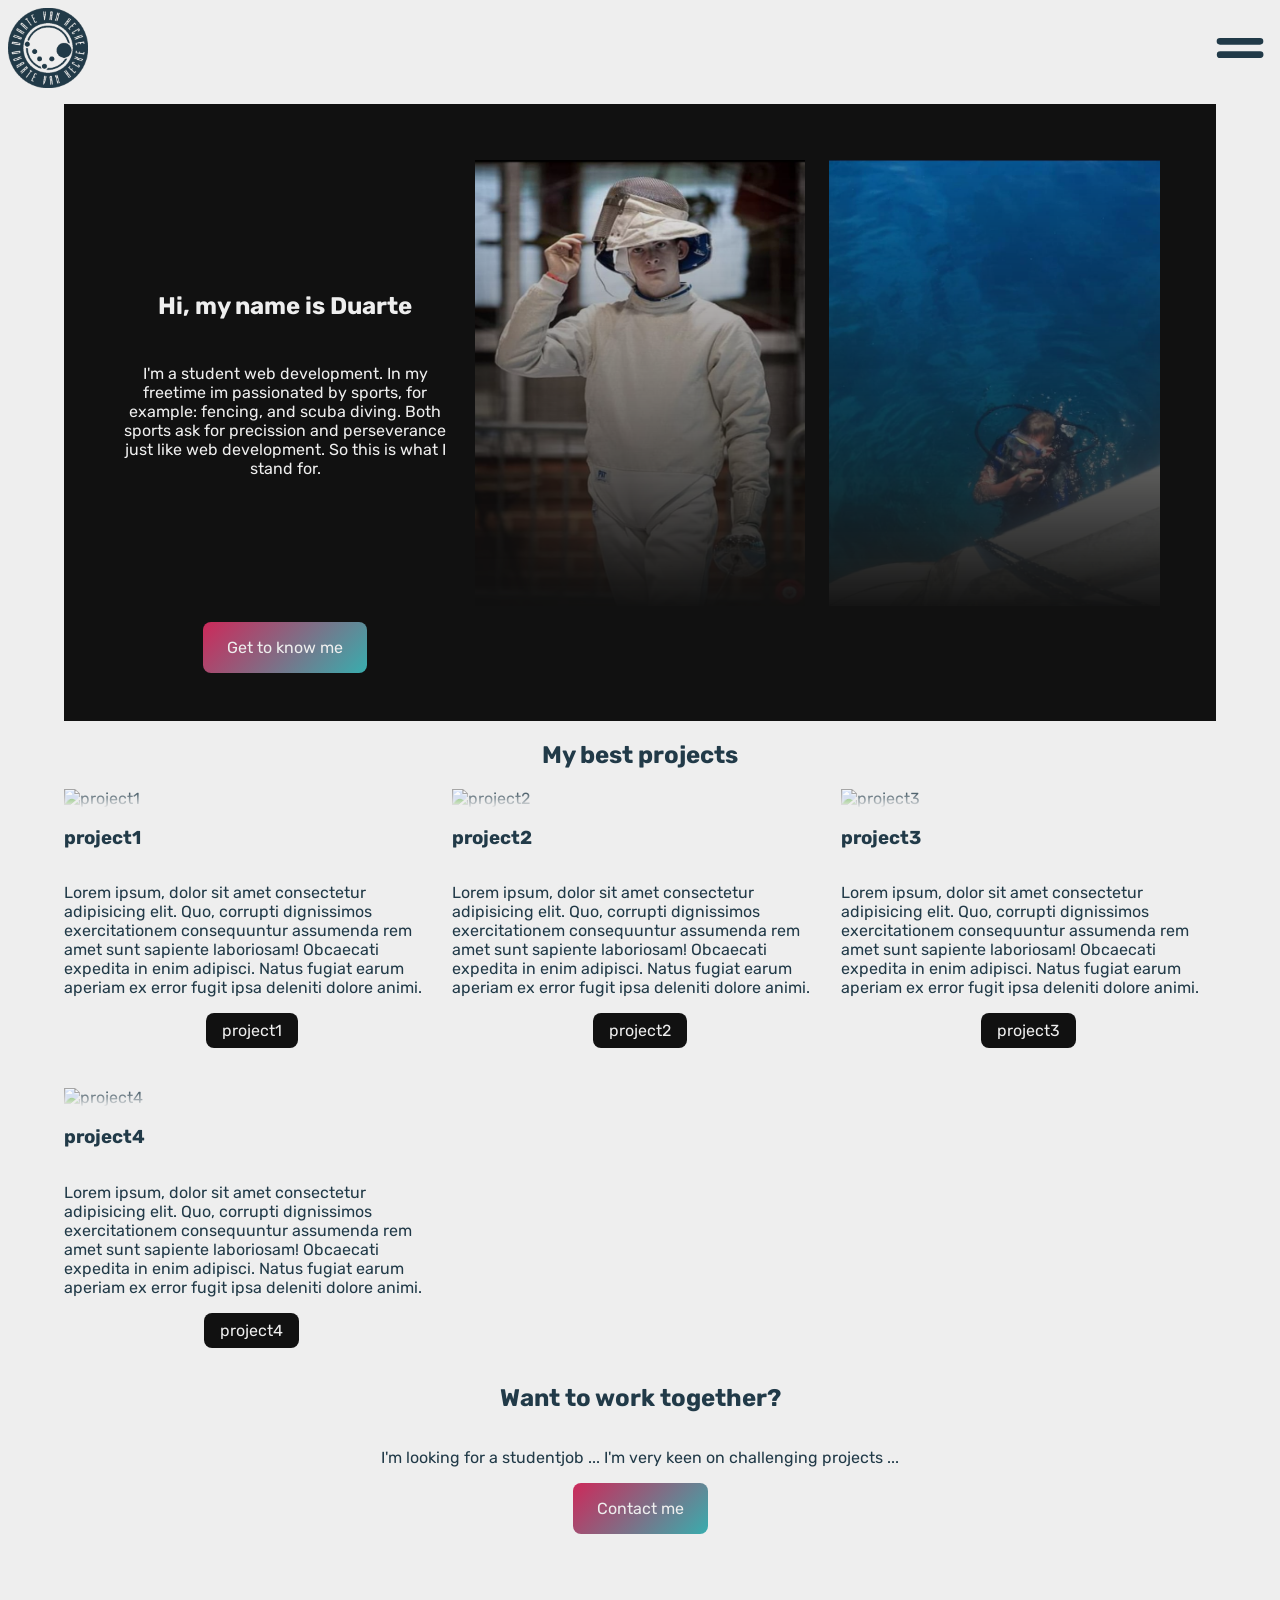
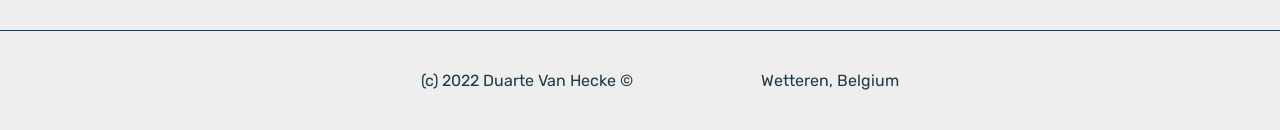
==== index.html @ 90c15158 "added smaller versions of images" ====
<!DOCTYPE html>
<html lang="en">

    <head>
        <meta charset="UTF-8">
        <meta name="viewport" content="width=device-width, initial-scale=1">
        <link rel="icon" type="image/x-icon" href="./assets/img/logo.png">
        <link rel="preconnect" href="https://fonts.googleapis.com">
        <link rel="preconnect" href="https://fonts.gstatic.com" crossorigin>
        <link href="https://fonts.googleapis.com/css2?family=Rubik:wght@300;400;700&display=swap" rel="stylesheet">
        <link rel="stylesheet" href="assets/css/common.css">
        <title>Duarte Van Hecke</title>
    </head>

    <body>
        <header>
            <div class="header-container">
                <a href="./"><img src="./assets/img/logo.png" alt="home" id="logo"></a>
                <svg stroke="var(--primary-color)" fill="none" class="hamburger" viewBox="-10 -10 120 120" width="250">
                    <path class="line" stroke-width="10" stroke-linecap="round" stroke-linejoin="round"
                        d="m 20 40 h 60 a 1 1 0 0 1 0 20 h -60 a 1 1 0 0 1 0 -40 h 30 v 70"></path>
                </svg>
                <nav id="menu">
                    <ul class="nav-links">
                        <li><a href="./" class="active">Home</a></li>
                        <li><a href="./projects">Projects</a></li>
                        <li><a href="./about">About</a></li>
                        <li><a href="./blog">Blog</a></li>
                        <li><a href="./contact" class="accent-button">Contact</a></li>
                    </ul>
                </nav>
            </div>
        </header>
        <main>
            <div class="main-container">
                <section class="about">
                    <h1>Hi, my name is Duarte</h1>
                    <p>I'm a student web development. In my freetime im passionated by sports, for example: fencing, and
                        scuba diving. Both sports ask for precission and perseverance just like web development. So this
                        is what I stand for.</p>
                    <a href="./about" class="accent-button">Get to know me</a>
                    <img src="./assets/img/picture-of-me-fencing.jpeg" alt="Duarte" loading="lazy">
                    <img src="./assets/img/picture-of-me-scuba-diving.jpeg" alt="Duarte" loading="lazy">
                </section>
                <section class="projects">
                    <h2>My best projects</h2>
                    <ul class="projects-list">
                        <li class="project">
                            <h3>project1</h3>
                            <p>
                                Lorem ipsum, dolor sit amet consectetur adipisicing elit. Quo, corrupti dignissimos
                                exercitationem consequuntur assumenda rem amet sunt sapiente laboriosam! Obcaecati
                                expedita in enim adipisci. Natus fugiat earum aperiam ex error fugit ipsa deleniti
                                dolore animi.
                            </p>
                            <img src="https://via.placeholder.com/300x200" alt="project1">
                            <a href="https://wordpress.duartevanhecke.ikdoeict.be">project1</a>
                        </li>
                        <li class="project">
                            <h3>project2</h3>
                            <p>
                                Lorem ipsum, dolor sit amet consectetur adipisicing elit. Quo, corrupti dignissimos
                                exercitationem consequuntur assumenda rem amet sunt sapiente laboriosam! Obcaecati
                                expedita in enim adipisci. Natus fugiat earum aperiam ex error fugit ipsa deleniti
                                dolore animi.
                            </p>
                            <img src="https://via.placeholder.com/300x200" alt="project2">
                            <a href="https://wordpress.duartevanhecke.ikdoeict.be">project2</a>
                        </li>
                        <li class="project">
                            <h3>project3</h3>
                            <p>
                                Lorem ipsum, dolor sit amet consectetur adipisicing elit. Quo, corrupti dignissimos
                                exercitationem consequuntur assumenda rem amet sunt sapiente laboriosam! Obcaecati
                                expedita in enim adipisci. Natus fugiat earum aperiam ex error fugit ipsa deleniti
                                dolore animi.
                            </p>
                            <img src="https://via.placeholder.com/300x200" alt="project3">
                            <a href="https://wordpress.duartevanhecke.ikdoeict.be">project3</a>
                        </li>
                        <li class="project">
                            <h3>project4</h3>
                            <p>
                                Lorem ipsum, dolor sit amet consectetur adipisicing elit. Quo, corrupti dignissimos
                                exercitationem consequuntur assumenda rem amet sunt sapiente laboriosam! Obcaecati
                                expedita in enim adipisci. Natus fugiat earum aperiam ex error fugit ipsa deleniti
                                dolore animi.
                            </p>
                            <img src="https://via.placeholder.com/300x200" alt="project4">
                            <a href="https://wordpress.duartevanhecke.ikdoeict.be">project4</a>
                        </li>
                    </ul>
                </section>
                <section class="contact">
                    <h2>Want to work together?</h2>
                    <p>I'm looking for a studentjob ... I'm very keen on challenging projects ...</p>
                    <a href="./contact" class="accent-button">Contact me</a>
                </section>
            </div>
        </main>
        <footer>
            <ul>
                <li>
                    <p>(c) 2022 Duarte Van Hecke &copy;</p>
                </li>
                <li>
                    <a href="https://discord.com/users/359653203568099331" target="_blank">
                        <i class="fa-sharp fa-brands fa-discord"></i>
                    </a>
                </li>
                <li>
                    <a href="https://www.github.com/dvanhecke" target="_blank">
                        <i class="fa-sharp fa-brands fa-github"></i>
                    </a>
                </li>
                <li>
                    <p>Wetteren, Belgium</p>
                </li>
            </ul>
        </footer>
        <script data-name="BMC-Widget" data-cfasync="false" src="https://cdnjs.buymeacoffee.com/1.0.0/widget.prod.min.js" data-id="dvanhecke" data-description="Support me on Buy me a coffee!" data-message="" data-color="#5F7FFF" data-position="Right" data-x_margin="18" data-y_margin="18"></script>
        <script src="https://kit.fontawesome.com/414b2d179b.js" crossorigin="anonymous"></script>
        <script src="assets/js/burger.js"></script>
    </body>

</html>
---- assets/css/common.css ----
/* GENERAL */
html {
    /* font wordt via inheritance toegepast op alle onderliggende elementen */
    font-family: 'Rubik', sans-serif;
    -webkit-font-smoothing: antialiased;
    text-rendering: optimizeLegibility;
}

:root {
    --accent-color: linear-gradient(-45deg, #38ADAE, #CD295A);
    --primary-color: #213A48;
    --complement-color: #5F2F0C;
    --dark-color: #111111;
    --light-color: #EEEEEE;
    --error-color: #B90E0A;
    --success-color: #31A831;
}

body {
    /* default browserstyles geven een marge aan je body --> override, op 0 plaatsen */
    margin: 0;
    padding: 0;
    color: var(--primary-color);
    background-color: var(--light-color);
}

*,
*::before,
*::after {
    /* zie theorie box model */
    box-sizing: border-box;
}

.visually-hidden {
    /* Contain text within 1px box */
    height: 1px;
    overflow: hidden;
    width: 1px;
    /* Keep the layout */
    position: absolute;
    /* Remove any visible trace (e.g. background color) */
    clip: rect(1px 1px 1px 1px);
    /* IE6, IE7 */
    clip: rect(1px, 1px, 1px, 1px);
    clip-path: inset(50%);
    /* browsers in the future */
    /* Prevent the screen reader to skip spaces between words */
    white-space: nowrap;
}

.accent-button {
    padding: 1rem 1.5rem;
    text-align: center;
    background-image: var(--accent-color);
    color: var(--light-color);
    border-radius: .5rem;
    height: fit-content;
    text-decoration: none;
    transition: transform .3s ease-in-out;
}

.accent-button:hover {
    transform: scale(1.25);
}

.header-container {
    position: fixed;
    top: 0;
    width: 100%;
    display: flex;
    align-items: center;
    justify-content: space-between;
    background-color: var(--light-color);
    z-index: 2;
}

.header-container a {
    padding: .5rem;
}

.header-container img {
    width: 5rem;
    align-self: flex-start;
    display: inherit;
    transition: transform .2s ease-in-out;
}

.header-container img:hover {
    transform: rotateZ(45deg);
}

.header-container nav {
    width: 40%;
    padding: .5rem;
    margin-right: .5rem;
}

.header-container .nav-links {
    width: 100%;
    display: flex;
    list-style: none;
    align-items: center;
    justify-content: center;
    padding: 0;
}

.nav-links li {
    transition: transform .3s ease-in-out;
}

.header-container .nav-links li a {
    padding: 1rem 2rem;
    text-decoration: none;
    transition: color .3s ease-in-out;
    transition: background-color .3s ease-in-out;
    position: relative;
    border-radius: 0%;
    transition: border-radius .3s ease-in-out;
}

.header-container .nav-links li a:not(.accent-button) {
    color: var(--light-color);
    background-color: var(--dark-color);
}

.header-container .nav-links .active::after {
    content: "";
    width: 1rem;
    aspect-ratio: 1;
    background: inherit;
    position: absolute;
    top: 80%;
    left: calc(50% - .5rem);
    border-radius: 50%;
    border: .25rem solid var(--light-color);
}

.nav-links li:hover {
    transform: scale(1.25);
}

.nav-links li a:hover {
    border-radius: .5rem;
}

.hamburger {
    display: none;
    width: 5rem;
    transition: rotate .5s ease-in-out;
}

.hamburger[clicked="true"] {
    rotate: .125turn;
}

.hamburger .line {
    stroke-dasharray: 60 31 60 300;
    transition: stroke-dashoffset .5s ease-in-out, stroke-dasharray .5s ease-in-out;
}

.hamburger[clicked="true"] .line {
    stroke-dasharray: 60 105 60 300;
    stroke-dashoffset: -90;
}

.main-container {
    width: 90%;
    min-height: 64vh;
    margin: 6.5rem auto;
}

.main-container textarea {
    resize: none;
}

.main-container img {
    -webkit-mask-image: linear-gradient(black, transparent);
}

.main-container .about {
    display: grid;
    grid-template-columns: repeat(auto-fit, minmax(min(100%, 250px), 1fr));
    gap: .5rem;
    background-color: var(--dark-color);
    color: var(--light-color);
    margin-bottom: 1rem;
    padding: 3rem;
}

.main-container .about :not(img) {
    grid-column: 1;
}

.main-container .about a,
.main-container .about p {
    grid-row: 2;
}

.main-container .about h1,
.main-container .about p {
    padding: 0 .5rem;
    text-align: center;
}

.main-container .about h1 {
    align-self: end;
}

.main-container .about a {
    width: max-content;
    justify-self: center;
    align-self: center;
}

.main-container .about img {
    width: 100%;
    aspect-ratio: 3/4;
    padding: .5rem;
    grid-row: span 2;
    align-self: center;
}

.main-container .projects {
    text-align: center;
}

.main-container .projects .projects-list {
    display: grid;
    grid-template-columns: repeat(auto-fit, minmax(min(100%, 300px), 1fr));
    gap: 2.5rem .8rem;
    list-style: none;
    padding: 0;
}

.main-container .projects .projects-list .project {
    display: flex;
    flex-direction: column;
    text-align: left;
}

.main-container .projects .projects-list .project img {
    order: -1;
}

.main-container .projects .projects-list .project a {
    align-self: center;
    text-decoration: none;
    padding: .5rem 1rem;
    text-align: center;
    background-color: var(--dark-color);
    color: var(--light-color);
    border-radius: .5rem;
    transition: transform .3s ease-in-out;
}

.main-container .projects .projects-list .project a:hover {
    transform: scale(1.25);
}

.main-container .contact {
    display: flex;
    flex-direction: column;
    align-items: center;
}

.main-container fieldset {
    display: flex;
    flex-direction: column;
    gap: .5rem;
    color: var(--primary-color);
    border: .1rem solid;
}

.main-container legend {
    border-radius: 50%;
    border-top: .1rem solid;
    padding: .5rem 1rem;
    margin: auto;
    color: var(--primary-color);
}

fieldset.found {
    display: grid;
    grid-template-columns: 1fr 1fr;
    grid-template-rows: 1fr 1fr 1fr 1fr;
    width: 50%;
    margin: 0 auto;
}

fieldset.found legend {
    border: none;
}

.main-container input[type="submit"] {
    margin: 0 auto;
    border: none;
}

.main-container.about-page {
    display: grid;
    grid-template-columns: repeat(2, 1fr);
    gap: .25rem;
}

.col-1 {
    grid-column: 1;
    grid-row: 2;
}

.about-page img {
    border-radius: 100%;
    aspect-ratio: 1;
    width: 20rem;
    margin: 0 auto;
    grid-row: 1;
}

.col-2 {
    grid-column: 2;
}

.message {
    font-size: 1.4rem;
    width: 100%;
    text-align: center;
    color: var(--light-color);
    border-radius: .5rem;
}

.error {
    background-color: var(--error-color);
}

.succes {
    background-color: var(--success-color);
}

footer {
    margin-top: -.5rem;
    width: 100%;
    display: flex;
    border-top: solid .1rem;
}

footer ul {
    width: 100%;
    display: flex;
    justify-content: center;
    align-items: center;
    color: var(--primary-color);
    list-style: none;
    font-size: 1.5rem;
}

footer ul li {
    padding: .5rem 1rem;
}

footer ul li a i {
    color: var(--primary-color);
    transition: color .3s ease-in-out, transform .3s ease-in-out;
    padding: .5rem;
}

footer ul li a i:hover,
footer ul li a:focus-visible {
    color: var(--complement-color);
    transform: scale(1.25);
}

@media only screen and (max-width: 1400px) {
    .header-container nav {
        display: none;
    }

    .hamburger {
        display: inherit;
    }

    #menu[display="true"] {
        display: block;
        position: absolute;
        top: 6rem;
        padding: 0;
        width: 100vw;
        height: calc(100vh - 6rem);
        background-color: var(--light-color);
    }

    #menu[display="true"]>.nav-links {
        flex-direction: column;
        height: 80%;
        margin: 10% 0;
        justify-content: space-around;
    }

    footer ul {
        font-size: 1rem;
    }
}

@media only screen and (max-width: 1340px) {
    .main-container .about a {
        grid-row: 3;
    }
}

@media only screen and (max-width: 960px) {
    .about img {
        grid-column: 1;
    }

}
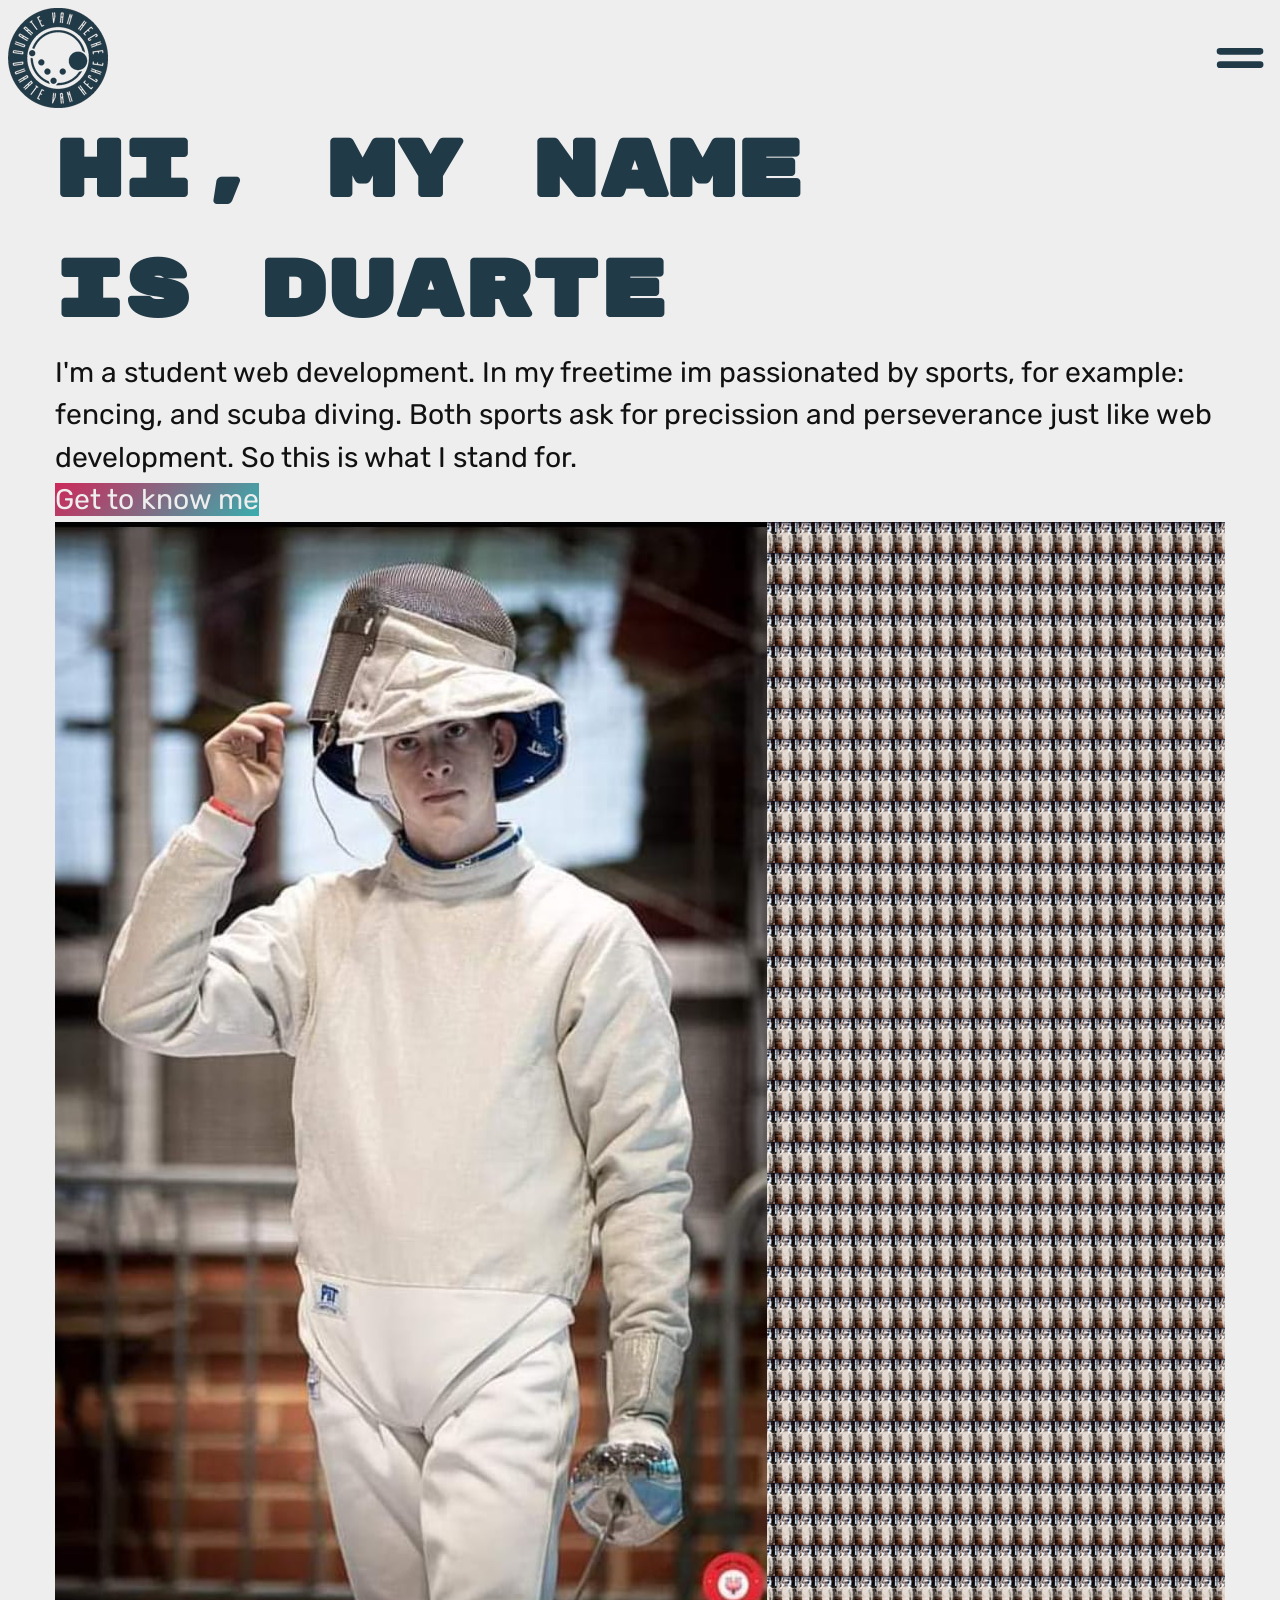
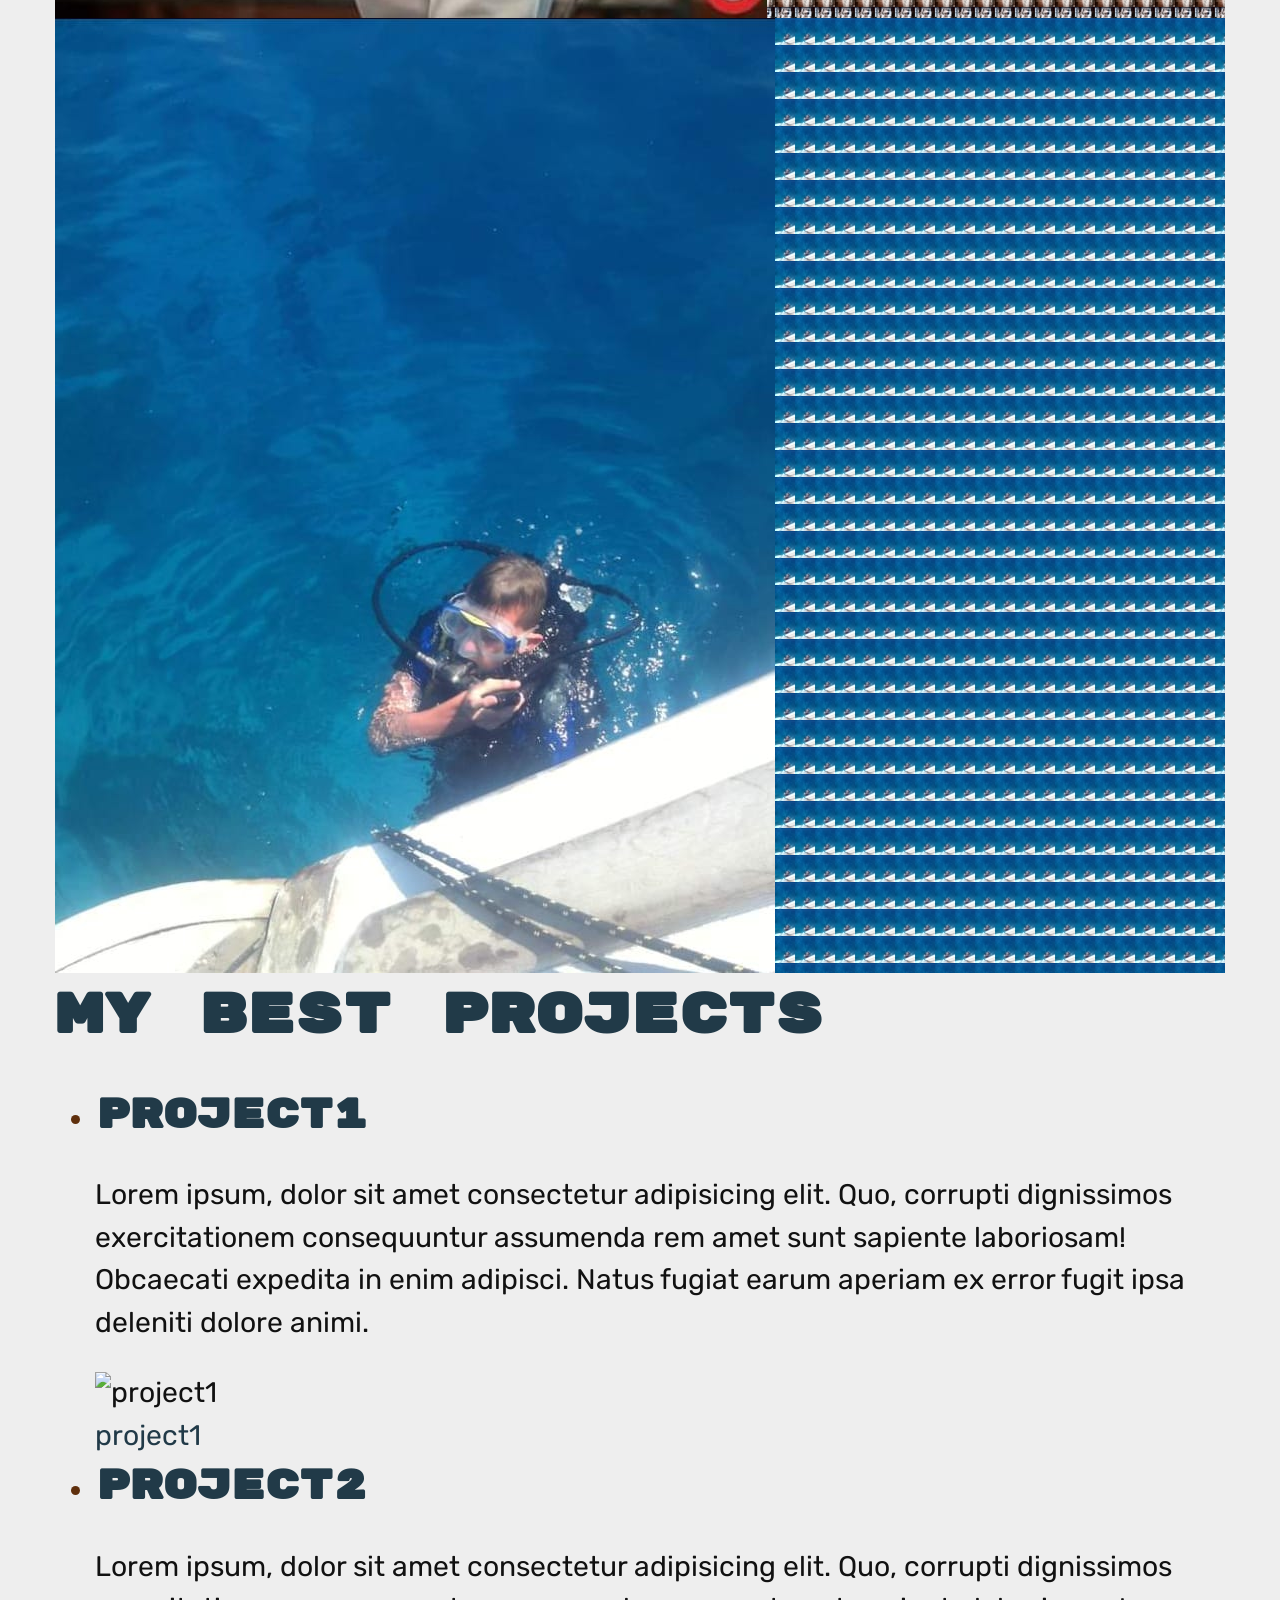
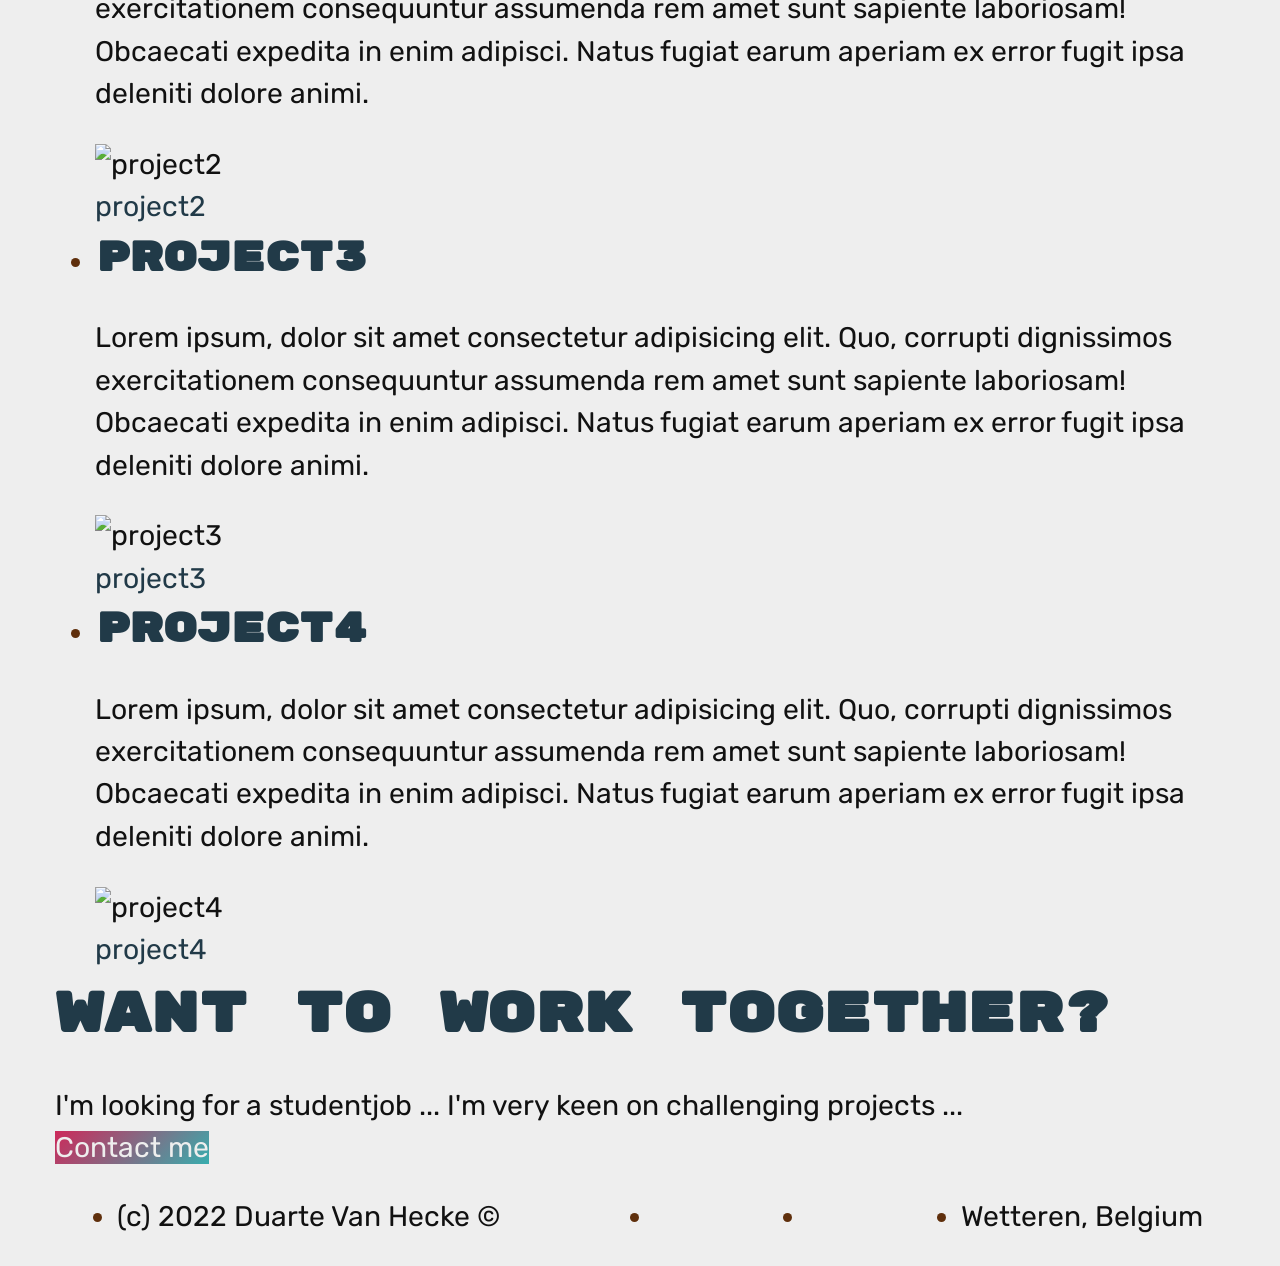
==== commit e186332e: "added css for common styling" ====
--- a/index.html
+++ b/index.html
@@ -8,7 +8,11 @@
         <link rel="preconnect" href="https://fonts.googleapis.com">
         <link rel="preconnect" href="https://fonts.gstatic.com" crossorigin>
         <link href="https://fonts.googleapis.com/css2?family=Rubik:wght@300;400;700&display=swap" rel="stylesheet">
+        <link href="https://fonts.googleapis.com/css2?family=Rubik+Mono+One&display=swap" rel="stylesheet">
+        <link rel="preconnect" href="https://fonts.googleapis.com">
+        <link rel="preconnect" href="https://fonts.gstatic.com" crossorigin>
         <link rel="stylesheet" href="assets/css/common.css">
+        <link rel="stylesheet" href="assets/css/home.css">
         <title>Duarte Van Hecke</title>
     </head>
 
@@ -16,7 +20,7 @@
         <header>
             <div class="header-container">
                 <a href="./"><img src="./assets/img/logo.png" alt="home" id="logo"></a>
-                <svg stroke="var(--primary-color)" fill="none" class="hamburger" viewBox="-10 -10 120 120" width="250">
+                <svg stroke="var(--clr-primary)" fill="none" class="hamburger" viewBox="-10 -10 120 120" width="250">
                     <path class="line" stroke-width="10" stroke-linecap="round" stroke-linejoin="round"
                         d="m 20 40 h 60 a 1 1 0 0 1 0 20 h -60 a 1 1 0 0 1 0 -40 h 30 v 70"></path>
                 </svg>
@@ -39,13 +43,17 @@
                         scuba diving. Both sports ask for precission and perseverance just like web development. So this
                         is what I stand for.</p>
                     <a href="./about" class="accent-button">Get to know me</a>
-                    <img src="./assets/img/picture-of-me-fencing.jpeg" alt="Duarte" loading="lazy">
-                    <img src="./assets/img/picture-of-me-scuba-diving.jpeg" alt="Duarte" loading="lazy">
+                    <div class="lazy-loading" style="background: url('assets/img/picture-of-me-fencing_small.jpeg">
+                        <img src="./assets/img/picture-of-me-fencing.jpeg" alt="Duarte" loading="lazy">
+                    </div>
+                    <div class="lazy-loading" style="background: url('assets/img/picture-of-me-scuba-diving_small.jpeg')">
+                        <img src="./assets/img/picture-of-me-scuba-diving.jpeg" alt="Duarte" loading="lazy">
+                    </div>
                 </section>
-                <section class="projects">
+                <section class="projects flow">
                     <h2>My best projects</h2>
                     <ul class="projects-list">
-                        <li class="project">
+                        <li class="project flow">
                             <h3>project1</h3>
                             <p>
                                 Lorem ipsum, dolor sit amet consectetur adipisicing elit. Quo, corrupti dignissimos
@@ -56,7 +64,7 @@
                             <img src="https://via.placeholder.com/300x200" alt="project1">
                             <a href="https://wordpress.duartevanhecke.ikdoeict.be">project1</a>
                         </li>
-                        <li class="project">
+                        <li class="project flow">
                             <h3>project2</h3>
                             <p>
                                 Lorem ipsum, dolor sit amet consectetur adipisicing elit. Quo, corrupti dignissimos
@@ -67,7 +75,7 @@
                             <img src="https://via.placeholder.com/300x200" alt="project2">
                             <a href="https://wordpress.duartevanhecke.ikdoeict.be">project2</a>
                         </li>
-                        <li class="project">
+                        <li class="project flow">
                             <h3>project3</h3>
                             <p>
                                 Lorem ipsum, dolor sit amet consectetur adipisicing elit. Quo, corrupti dignissimos
@@ -78,7 +86,7 @@
                             <img src="https://via.placeholder.com/300x200" alt="project3">
                             <a href="https://wordpress.duartevanhecke.ikdoeict.be">project3</a>
                         </li>
-                        <li class="project">
+                        <li class="project flow">
                             <h3>project4</h3>
                             <p>
                                 Lorem ipsum, dolor sit amet consectetur adipisicing elit. Quo, corrupti dignissimos
@@ -91,7 +99,7 @@
                         </li>
                     </ul>
                 </section>
-                <section class="contact">
+                <section class="contact flow">
                     <h2>Want to work together?</h2>
                     <p>I'm looking for a studentjob ... I'm very keen on challenging projects ...</p>
                     <a href="./contact" class="accent-button">Contact me</a>
@@ -118,7 +126,7 @@
                 </li>
             </ul>
         </footer>
-        <script data-name="BMC-Widget" data-cfasync="false" src="https://cdnjs.buymeacoffee.com/1.0.0/widget.prod.min.js" data-id="dvanhecke" data-description="Support me on Buy me a coffee!" data-message="" data-color="#5F7FFF" data-position="Right" data-x_margin="18" data-y_margin="18"></script>
+        <!--<script data-name="BMC-Widget" data-cfasync="false" src="https://cdnjs.buymeacoffee.com/1.0.0/widget.prod.min.js" data-id="dvanhecke" data-description="Support me on Buy me a coffee!" data-message="" data-color="#5F7FFF" data-position="Right" data-x_margin="18" data-y_margin="18"></script>-->
         <script src="https://kit.fontawesome.com/414b2d179b.js" crossorigin="anonymous"></script>
         <script src="assets/js/burger.js"></script>
     </body>
--- a/assets/css/common.css
+++ b/assets/css/common.css
@@ -1,34 +1,21 @@
 /* GENERAL */
 html {
-    /* font wordt via inheritance toegepast op alle onderliggende elementen */
-    font-family: 'Rubik', sans-serif;
-    -webkit-font-smoothing: antialiased;
-    text-rendering: optimizeLegibility;
-}
-
-:root {
-    --accent-color: linear-gradient(-45deg, #38ADAE, #CD295A);
-    --primary-color: #213A48;
-    --complement-color: #5F2F0C;
-    --dark-color: #111111;
-    --light-color: #EEEEEE;
-    --error-color: #B90E0A;
-    --success-color: #31A831;
-}
-
-body {
-    /* default browserstyles geven een marge aan je body --> override, op 0 plaatsen */
-    margin: 0;
-    padding: 0;
-    color: var(--primary-color);
-    background-color: var(--light-color);
+    color-scheme: light dark;
 }
 
 *,
 *::before,
 *::after {
-    /* zie theorie box model */
     box-sizing: border-box;
+}
+
+* {
+    margin: 0;
+}
+
+img {
+    max-width: 100%;
+    display: block;
 }
 
 .visually-hidden {
@@ -49,102 +36,112 @@
 }
 
 .accent-button {
-    padding: 1rem 1.5rem;
-    text-align: center;
-    background-image: var(--accent-color);
-    color: var(--light-color);
-    border-radius: .5rem;
-    height: fit-content;
+    background: var(--clr-accent);
+    color: var(--clr-surface);
+}
+
+.flow>*+* {
+    margin-top: var(--flow-space, 1em);
+}
+
+:root {
+    --clr-accent: linear-gradient(-45deg, #38ADAE, #CD295A);
+    --clr-primary: #213A48;
+    --clr-secondary: #5F2F0C;
+    --clr-text: #111111;
+    --clr-surface: #EEEEEE;
+
+    --ff-base: "Rubik", sans-serif;
+    --ff-accent: "Rubik Mono One", sans-serif;
+
+    --fs-300: clamp(1.13rem, calc(1.08rem + 0.22vw), 1.25rem);
+    --fs-400: clamp(1.35rem, calc(1.20rem + 0.73vw), 1.77rem);
+    --fs-500: clamp(1.62rem, calc(1.31rem + 1.53vw), 2.50rem);
+    --fs-600: clamp(1.94rem, calc(1.39rem + 2.77vw), 3.53rem);
+    --fs-700: clamp(2.33rem, calc(1.41rem + 4.63vw), 5.00rem);
+    --fs-800: clamp(2.80rem, calc(1.32rem + 7.42vw), 7.07rem);
+}
+
+@media (prefers-color-scheme: dark) {
+    :root {
+        --clr-accent: linear-gradient(-45deg, #38ADAE, #CD295A);
+        --clr-primary: #213A48;
+        --clr-secondary: #5F2F0C;
+        --clr-surface: #111111;
+        --clr-text: #EEEEEE;
+    }
+}
+
+body {
+    font-family: var(--ff-base);
+    font-size: var(--fs-400);
+    line-height: 1.5;
+    color: var(--clr-text);
+    background-color: var(--clr-surface);
+}
+
+h1,
+h2,
+h3 {
+    font-family: var(--ff-accent);
+    color: var(--clr-primary);
+    text-wrap: balance;
+}
+
+h1 {
+    font-size: var(--fs-700);
+    --flow-space: 2em;
+}
+
+h2 {
+    font-size: var(--fs-600);
+    --flow-space: 1.5em;
+}
+
+h3 {
+    font-size: var(--fs-500);
+}
+
+a {
+    color: var(--clr-primary);
     text-decoration: none;
-    transition: transform .3s ease-in-out;
-}
-
-.accent-button:hover {
-    transform: scale(1.25);
-}
-
+    transition: color .5s ease-in-out;
+}
+
+a:hover,
+a:focus {
+    color: var(--clr-secondary);
+}
+
+::marker {
+    color: var(--clr-secondary);
+}
+
+h1 {
+    font-size: var(--fs-700);
+}
+
+
+/* HEADER */
 .header-container {
-    position: fixed;
-    top: 0;
     width: 100%;
     display: flex;
     align-items: center;
     justify-content: space-between;
-    background-color: var(--light-color);
-    z-index: 2;
+    position: fixed;
+    top: 0;
+    background-color: var(--clr-surface);
+}
+
+#menu {
+    display: none;
 }
 
 .header-container a {
     padding: .5rem;
 }
 
-.header-container img {
-    width: 5rem;
-    align-self: flex-start;
-    display: inherit;
-    transition: transform .2s ease-in-out;
-}
-
-.header-container img:hover {
-    transform: rotateZ(45deg);
-}
-
-.header-container nav {
-    width: 40%;
-    padding: .5rem;
-    margin-right: .5rem;
-}
-
-.header-container .nav-links {
-    width: 100%;
-    display: flex;
-    list-style: none;
-    align-items: center;
-    justify-content: center;
-    padding: 0;
-}
-
-.nav-links li {
-    transition: transform .3s ease-in-out;
-}
-
-.header-container .nav-links li a {
-    padding: 1rem 2rem;
-    text-decoration: none;
-    transition: color .3s ease-in-out;
-    transition: background-color .3s ease-in-out;
-    position: relative;
-    border-radius: 0%;
-    transition: border-radius .3s ease-in-out;
-}
-
-.header-container .nav-links li a:not(.accent-button) {
-    color: var(--light-color);
-    background-color: var(--dark-color);
-}
-
-.header-container .nav-links .active::after {
-    content: "";
-    width: 1rem;
-    aspect-ratio: 1;
-    background: inherit;
-    position: absolute;
-    top: 80%;
-    left: calc(50% - .5rem);
-    border-radius: 50%;
-    border: .25rem solid var(--light-color);
-}
-
-.nav-links li:hover {
-    transform: scale(1.25);
-}
-
-.nav-links li a:hover {
-    border-radius: .5rem;
-}
-
 .hamburger {
-    display: none;
     width: 5rem;
     transition: rotate .5s ease-in-out;
 }
@@ -163,251 +160,58 @@
     stroke-dashoffset: -90;
 }
 
-.main-container {
-    width: 90%;
-    min-height: 64vh;
-    margin: 6.5rem auto;
-}
-
-.main-container textarea {
-    resize: none;
-}
-
-.main-container img {
-    -webkit-mask-image: linear-gradient(black, transparent);
-}
-
-.main-container .about {
-    display: grid;
-    grid-template-columns: repeat(auto-fit, minmax(min(100%, 250px), 1fr));
-    gap: .5rem;
-    background-color: var(--dark-color);
-    color: var(--light-color);
-    margin-bottom: 1rem;
-    padding: 3rem;
-}
-
-.main-container .about :not(img) {
-    grid-column: 1;
-}
-
-.main-container .about a,
-.main-container .about p {
-    grid-row: 2;
-}
-
-.main-container .about h1,
-.main-container .about p {
-    padding: 0 .5rem;
-    text-align: center;
-}
-
-.main-container .about h1 {
-    align-self: end;
-}
-
-.main-container .about a {
-    width: max-content;
-    justify-self: center;
-    align-self: center;
-}
-
-.main-container .about img {
-    width: 100%;
-    aspect-ratio: 3/4;
-    padding: .5rem;
-    grid-row: span 2;
-    align-self: center;
-}
-
-.main-container .projects {
-    text-align: center;
-}
-
-.main-container .projects .projects-list {
-    display: grid;
-    grid-template-columns: repeat(auto-fit, minmax(min(100%, 300px), 1fr));
-    gap: 2.5rem .8rem;
+#menu[display="true"] {
+    display: block;
+    position: fixed;
+    top: 7rem;
+    left: 0;
+    height: calc(100vh - 7rem);
+    width: 100vw;
+    background-color: var(--clr-surface);
+}
+
+#menu[display="true"] > .nav-links {
+    display: flex;
+    flex-direction: column;
+    height: 100%;
+    justify-content: space-around;
+}
+
+.nav-links {
     list-style: none;
     padding: 0;
 }
 
-.main-container .projects .projects-list .project {
+.nav-links li {
+    text-align: center;
+}
+
+.nav-links li a {
+    color: var(--clr-surface);
+    text-decoration: none;
+}
+
+.nav-links li a:not(.accent-button) {
+    background-color: var(--clr-text);
+}
+
+/* MAIN */
+.main-container {
+    width: min(100% - 3rem, 65ch);
+    margin-inline: auto;
+    margin-top: 7rem;
+}
+
+/* FOOTER */
+footer {
+    width: 100%;
+    height: 6rem;
+    border-top: .1em solid var(--primary-color);
+}
+
+footer ul {
+    height: 100%;
     display: flex;
-    flex-direction: column;
-    text-align: left;
-}
-
-.main-container .projects .projects-list .project img {
-    order: -1;
-}
-
-.main-container .projects .projects-list .project a {
-    align-self: center;
-    text-decoration: none;
-    padding: .5rem 1rem;
-    text-align: center;
-    background-color: var(--dark-color);
-    color: var(--light-color);
-    border-radius: .5rem;
-    transition: transform .3s ease-in-out;
-}
-
-.main-container .projects .projects-list .project a:hover {
-    transform: scale(1.25);
-}
-
-.main-container .contact {
-    display: flex;
-    flex-direction: column;
     align-items: center;
-}
-
-.main-container fieldset {
-    display: flex;
-    flex-direction: column;
-    gap: .5rem;
-    color: var(--primary-color);
-    border: .1rem solid;
-}
-
-.main-container legend {
-    border-radius: 50%;
-    border-top: .1rem solid;
-    padding: .5rem 1rem;
-    margin: auto;
-    color: var(--primary-color);
-}
-
-fieldset.found {
-    display: grid;
-    grid-template-columns: 1fr 1fr;
-    grid-template-rows: 1fr 1fr 1fr 1fr;
-    width: 50%;
-    margin: 0 auto;
-}
-
-fieldset.found legend {
-    border: none;
-}
-
-.main-container input[type="submit"] {
-    margin: 0 auto;
-    border: none;
-}
-
-.main-container.about-page {
-    display: grid;
-    grid-template-columns: repeat(2, 1fr);
-    gap: .25rem;
-}
-
-.col-1 {
-    grid-column: 1;
-    grid-row: 2;
-}
-
-.about-page img {
-    border-radius: 100%;
-    aspect-ratio: 1;
-    width: 20rem;
-    margin: 0 auto;
-    grid-row: 1;
-}
-
-.col-2 {
-    grid-column: 2;
-}
-
-.message {
-    font-size: 1.4rem;
-    width: 100%;
-    text-align: center;
-    color: var(--light-color);
-    border-radius: .5rem;
-}
-
-.error {
-    background-color: var(--error-color);
-}
-
-.succes {
-    background-color: var(--success-color);
-}
-
-footer {
-    margin-top: -.5rem;
-    width: 100%;
-    display: flex;
-    border-top: solid .1rem;
-}
-
-footer ul {
-    width: 100%;
-    display: flex;
-    justify-content: center;
-    align-items: center;
-    color: var(--primary-color);
-    list-style: none;
-    font-size: 1.5rem;
-}
-
-footer ul li {
-    padding: .5rem 1rem;
-}
-
-footer ul li a i {
-    color: var(--primary-color);
-    transition: color .3s ease-in-out, transform .3s ease-in-out;
-    padding: .5rem;
-}
-
-footer ul li a i:hover,
-footer ul li a:focus-visible {
-    color: var(--complement-color);
-    transform: scale(1.25);
-}
-
-@media only screen and (max-width: 1400px) {
-    .header-container nav {
-        display: none;
-    }
-
-    .hamburger {
-        display: inherit;
-    }
-
-    #menu[display="true"] {
-        display: block;
-        position: absolute;
-        top: 6rem;
-        padding: 0;
-        width: 100vw;
-        height: calc(100vh - 6rem);
-        background-color: var(--light-color);
-    }
-
-    #menu[display="true"]>.nav-links {
-        flex-direction: column;
-        height: 80%;
-        margin: 10% 0;
-        justify-content: space-around;
-    }
-
-    footer ul {
-        font-size: 1rem;
-    }
-}
-
-@media only screen and (max-width: 1340px) {
-    .main-container .about a {
-        grid-row: 3;
-    }
-}
-
-@media only screen and (max-width: 960px) {
-    .about img {
-        grid-column: 1;
-    }
-
-}
+    justify-content: space-around;
+}
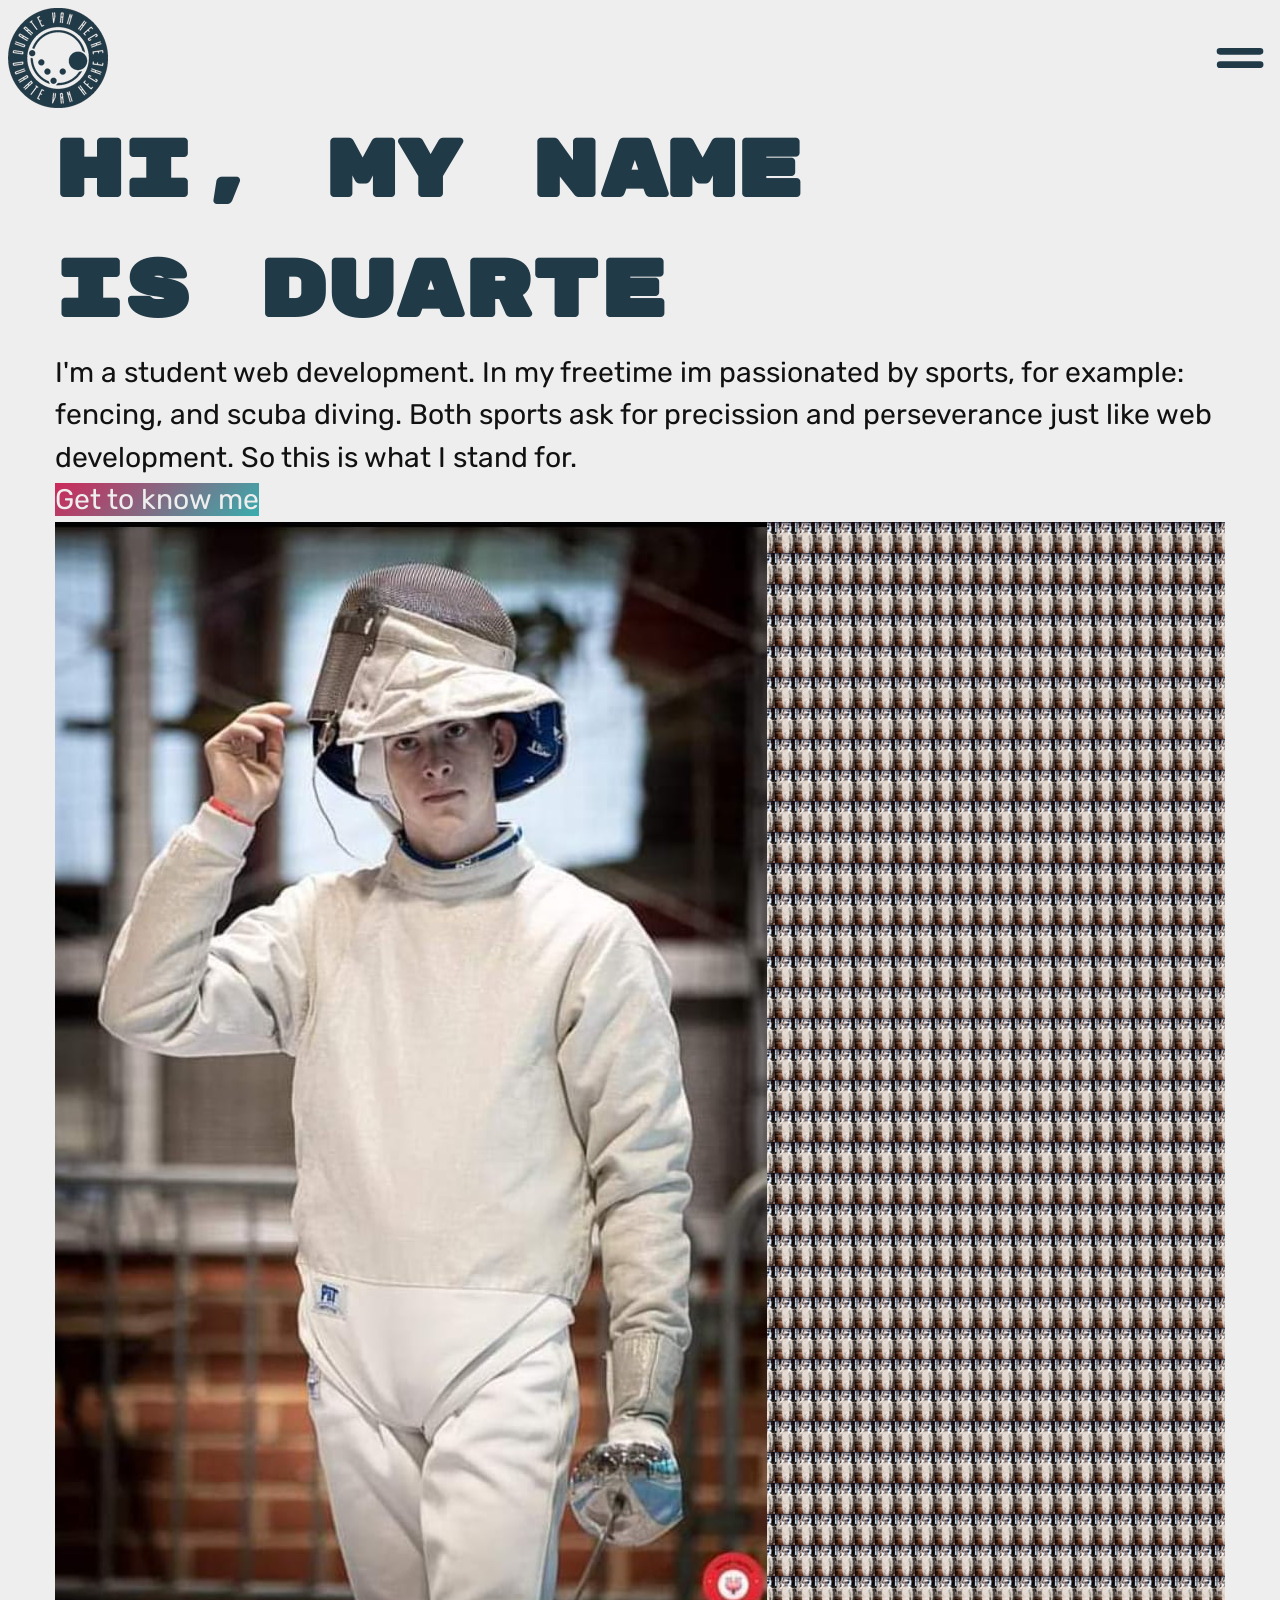
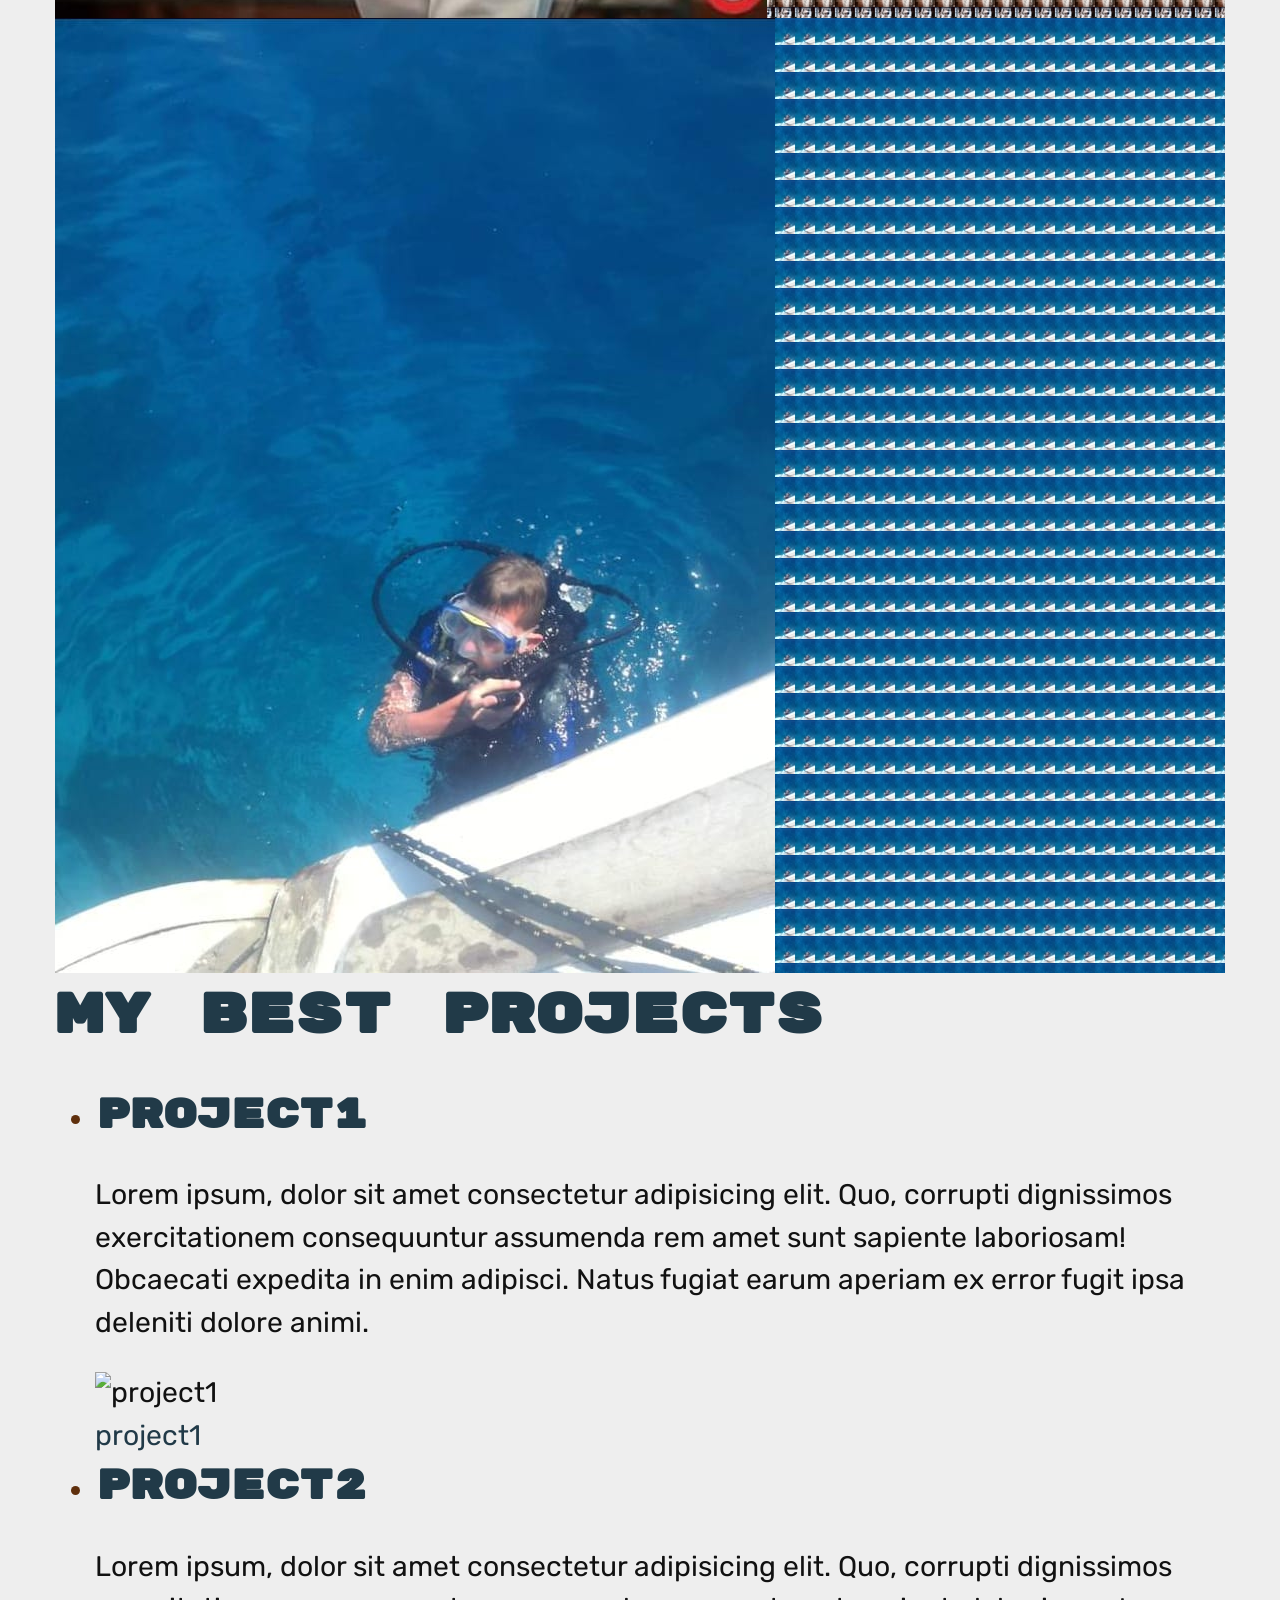
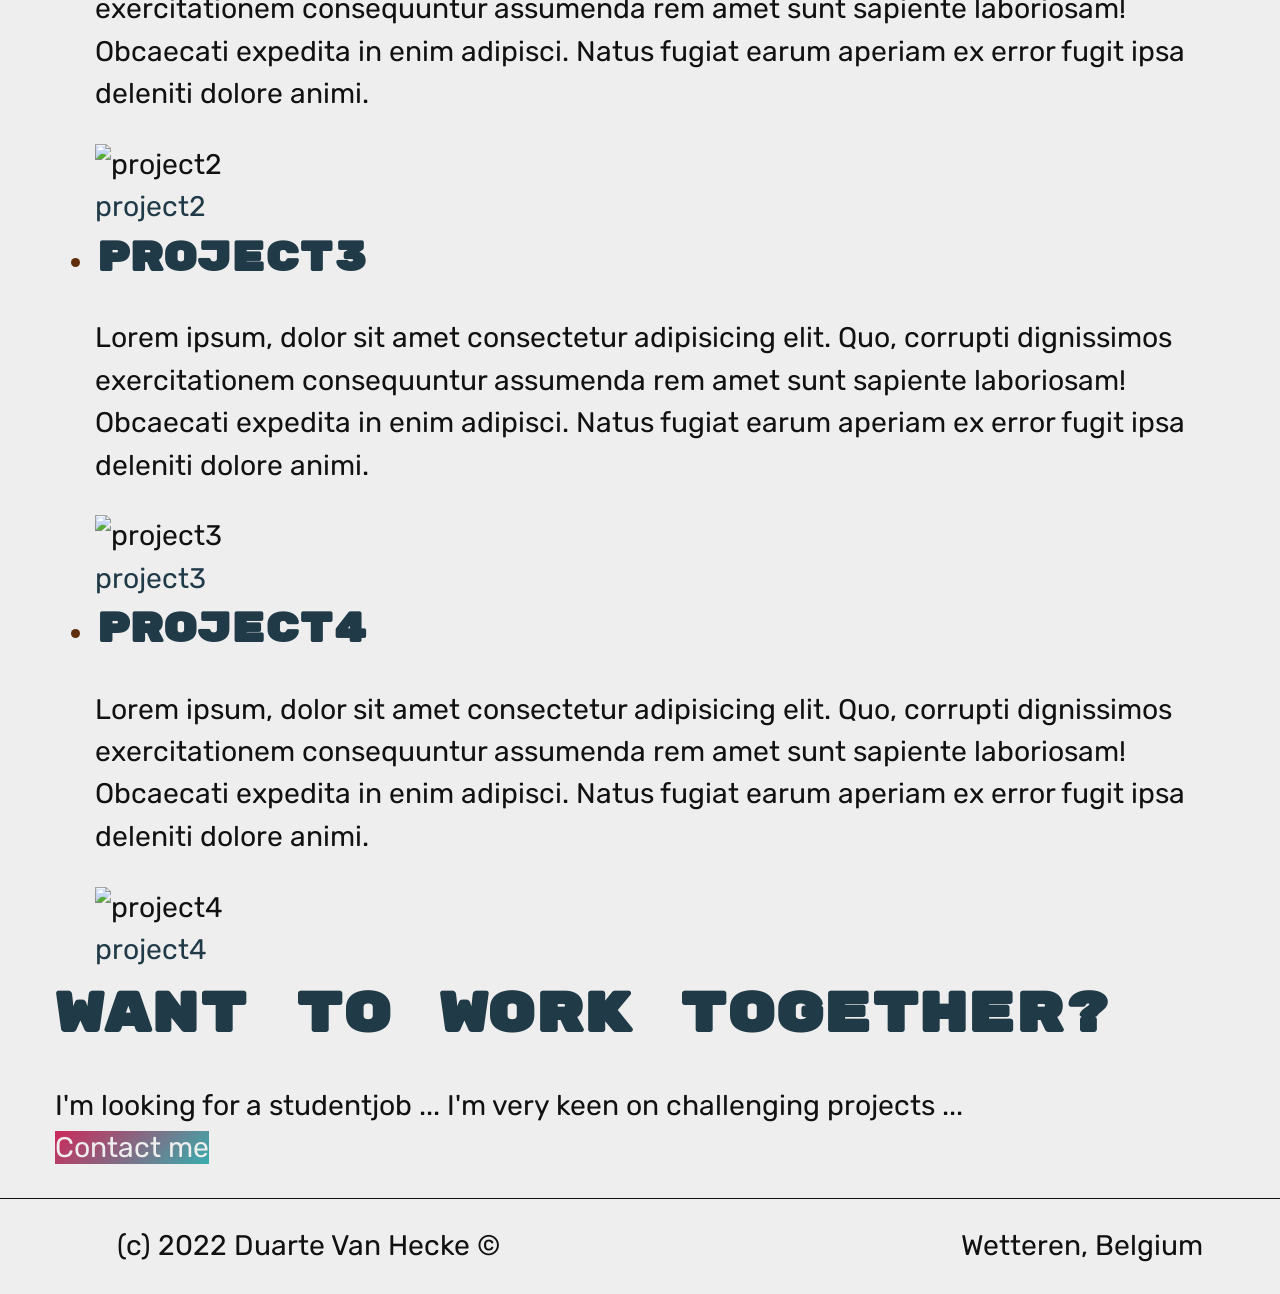
==== commit b75b0e8a: "finished most of common.css" ====
--- a/index.html
+++ b/index.html
@@ -16,7 +16,7 @@
         <title>Duarte Van Hecke</title>
     </head>
 
-    <body>
+    <body class="flow">
         <header>
             <div class="header-container">
                 <a href="./"><img src="./assets/img/logo.png" alt="home" id="logo"></a>
--- a/assets/css/common.css
+++ b/assets/css/common.css
@@ -168,6 +168,7 @@
     height: calc(100vh - 7rem);
     width: 100vw;
     background-color: var(--clr-surface);
+    z-index: 1;
 }
 
 #menu[display="true"] > .nav-links {
@@ -187,8 +188,30 @@
 }
 
 .nav-links li a {
+    display: inline-block;
+    position: relative;
     color: var(--clr-surface);
     text-decoration: none;
+    width: 10rem;
+    margin-block: .5rem;
+    transition: transform .5s ease-in-out;
+}
+
+.nav-links li a:hover,
+.nav-links li a:focus {
+   transform: scale(1.5);
+}
+
+.nav-links .active::after {
+    content: "";
+    width: 1rem;
+    aspect-ratio: 1;
+    background: inherit;
+    position: absolute;
+    top: 80%;
+    left: calc(50% - .5rem);
+    border-radius: 50%;
+    border: .25rem solid;
 }
 
 .nav-links li a:not(.accent-button) {
@@ -207,6 +230,7 @@
     width: 100%;
     height: 6rem;
     border-top: .1em solid var(--primary-color);
+    background-color: var(--clr-surface);
 }
 
 footer ul {
@@ -214,4 +238,7 @@
     display: flex;
     align-items: center;
     justify-content: space-around;
-}
+    list-style: none;
+    border-top: .1rem solid;
+}
+
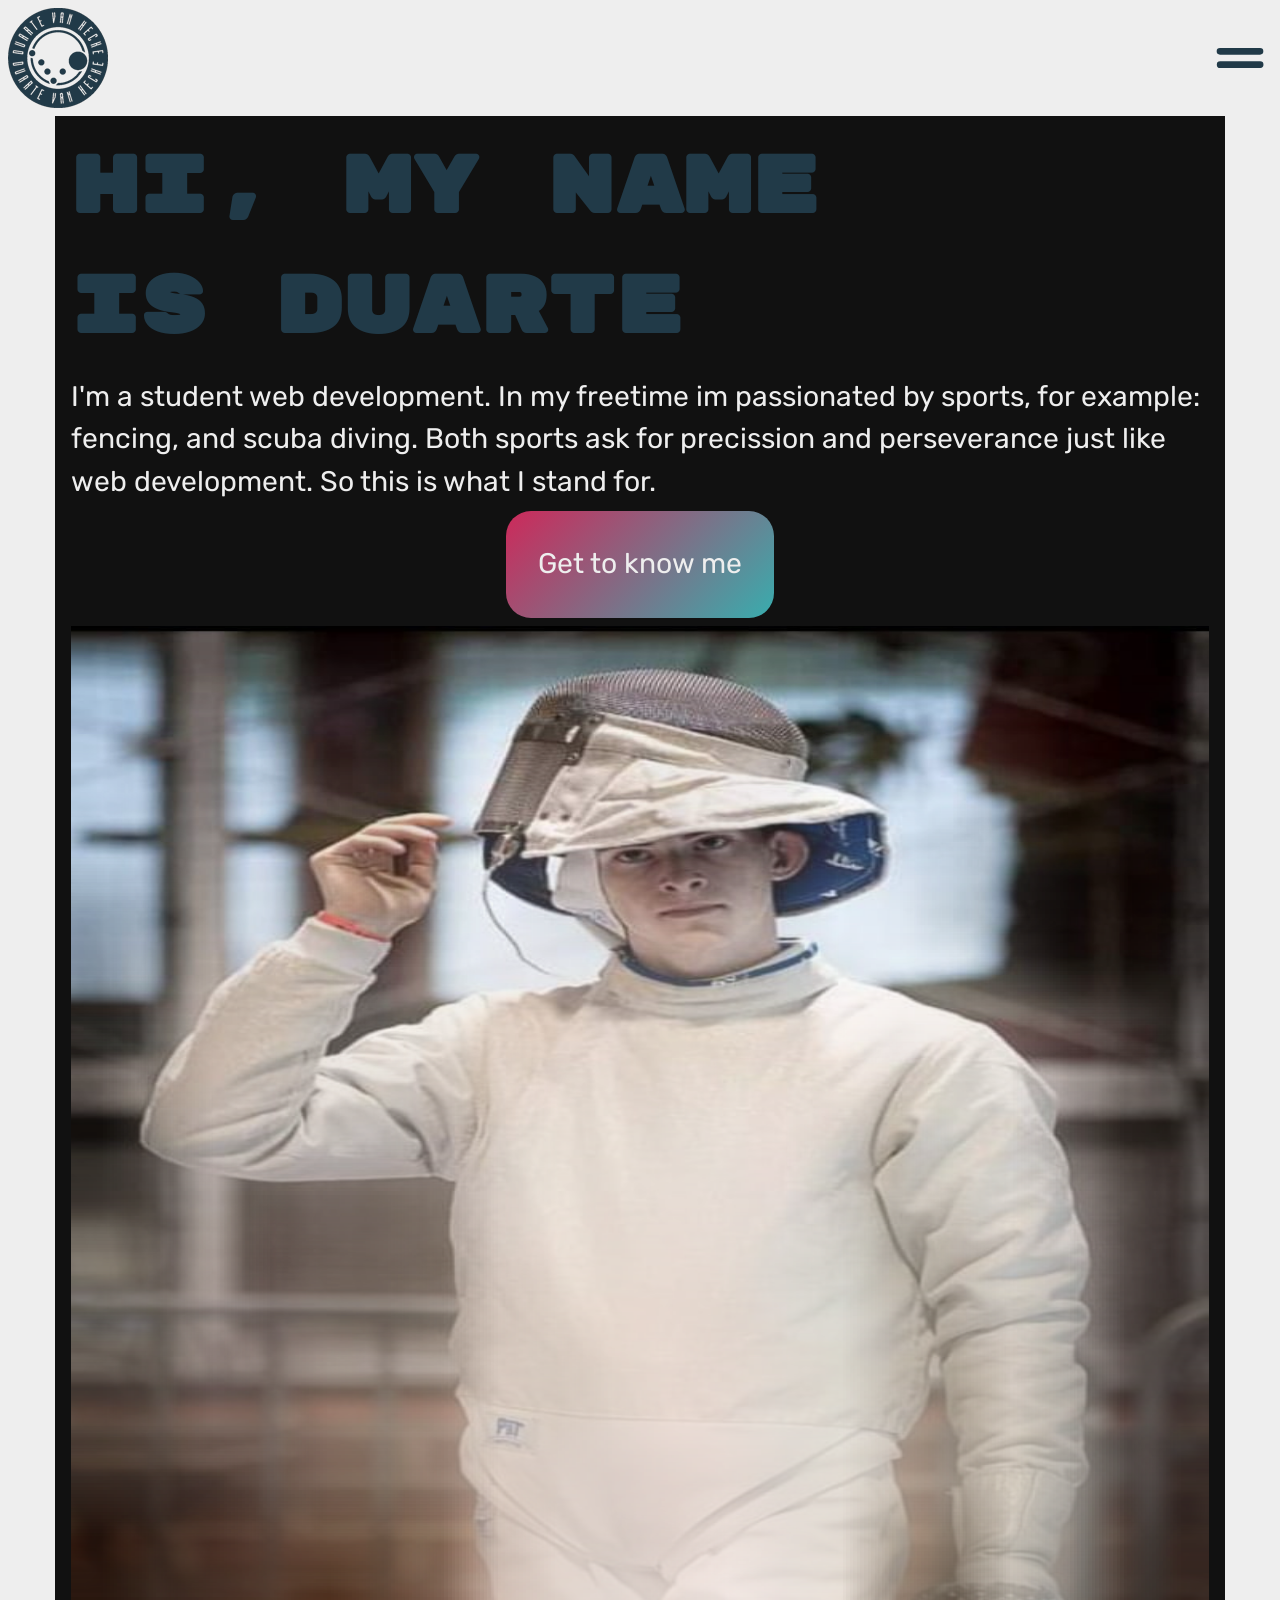
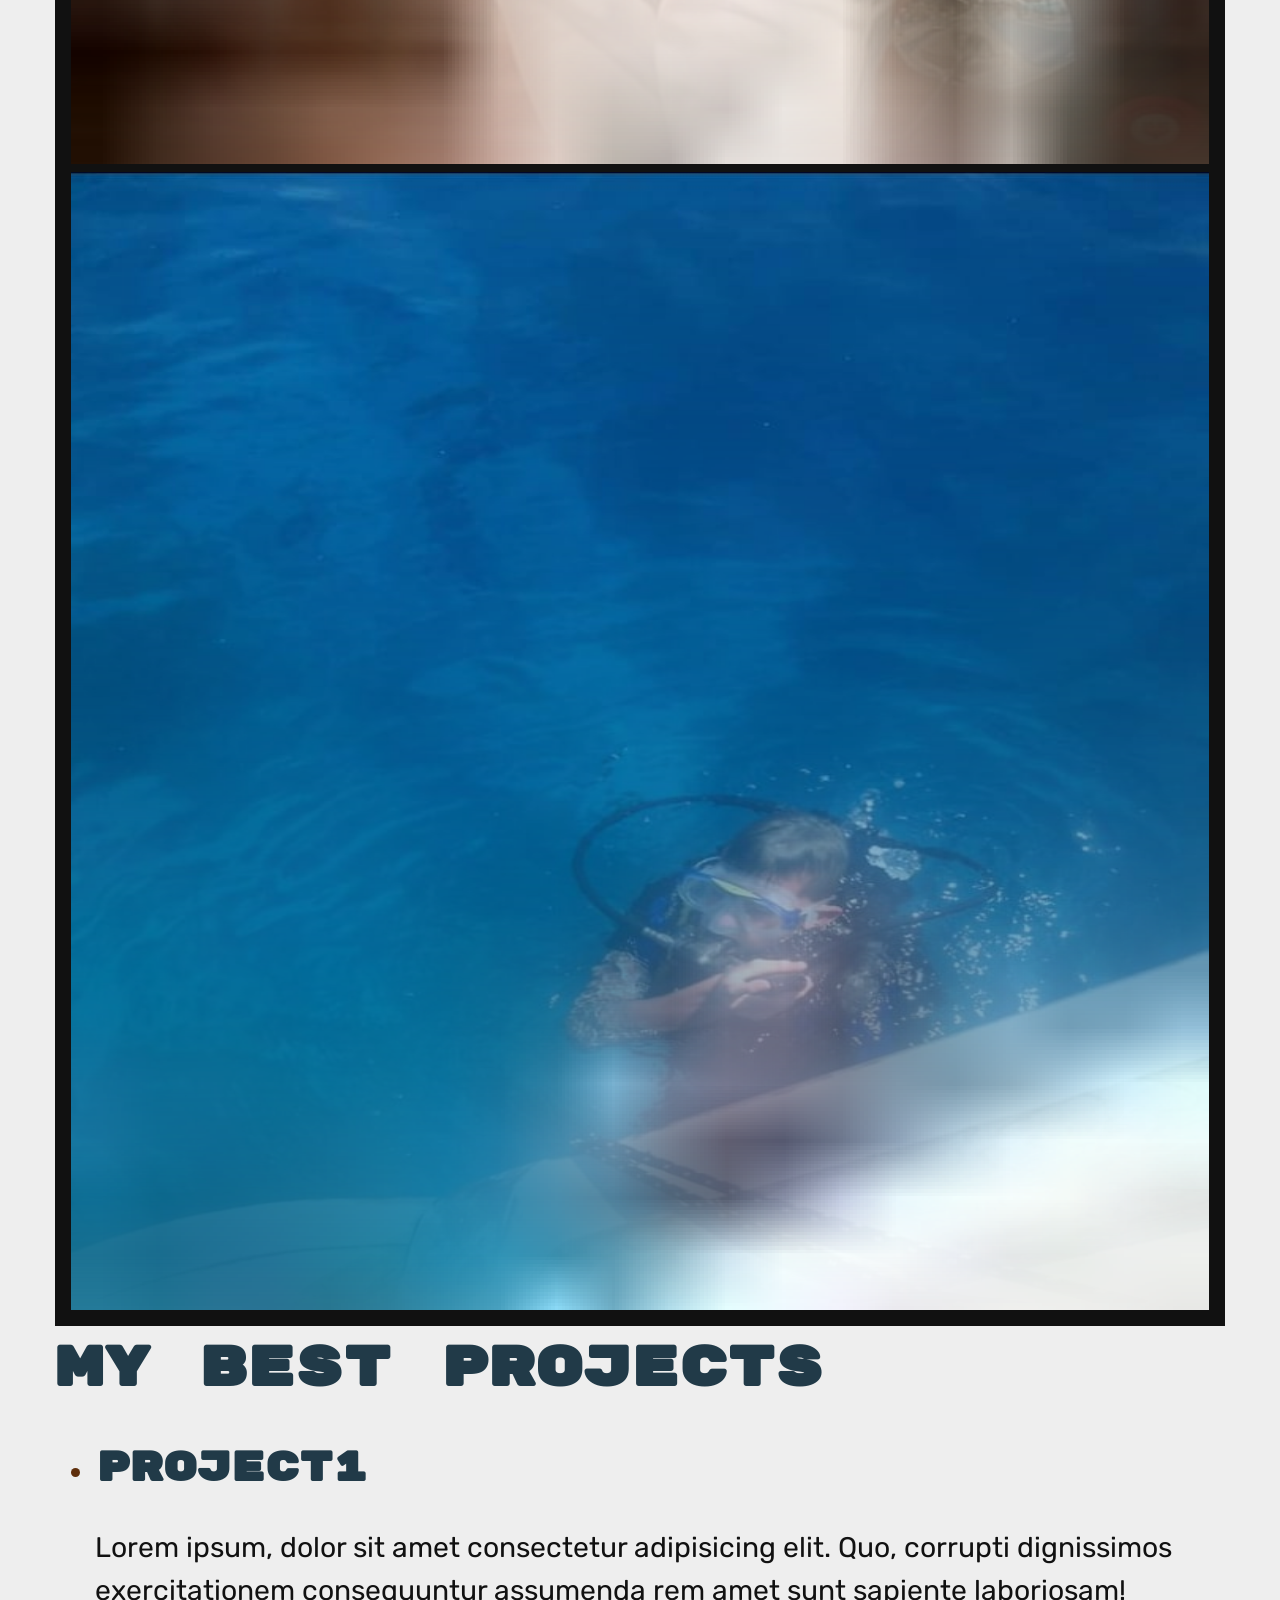
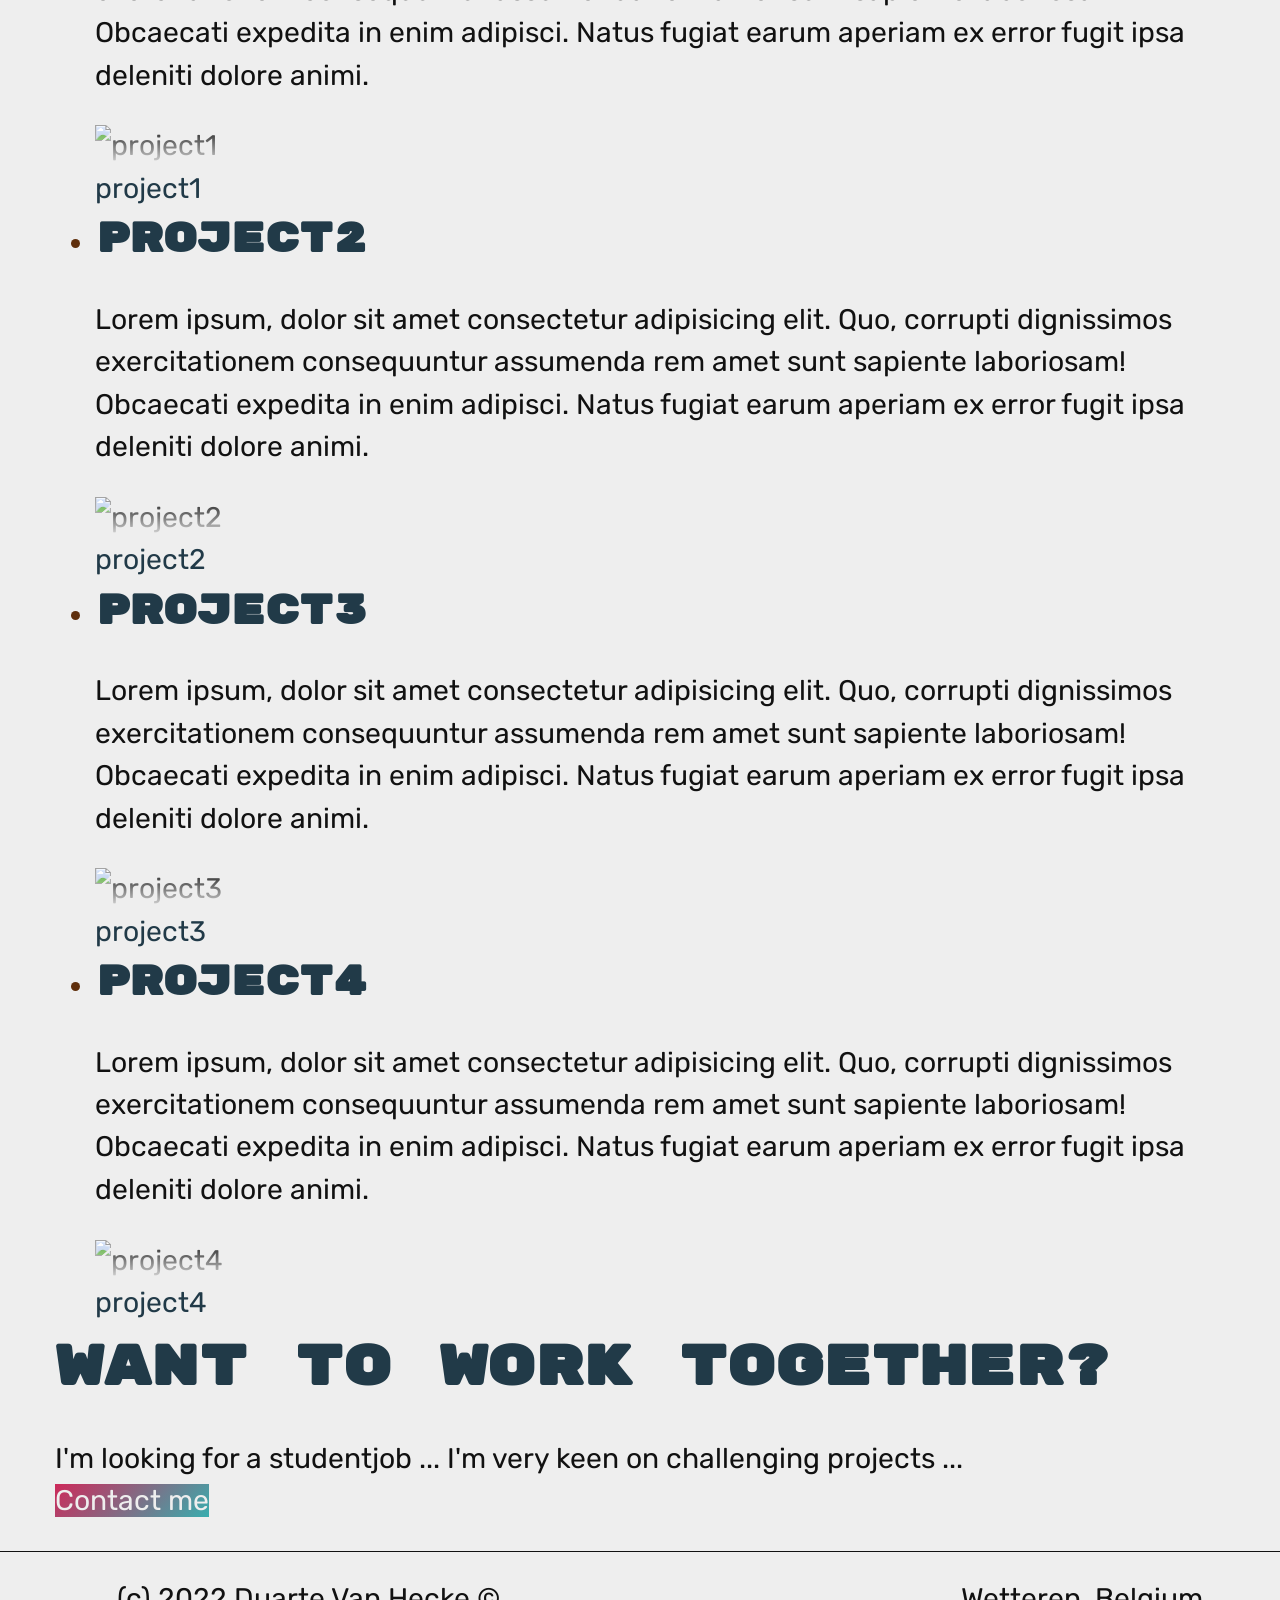
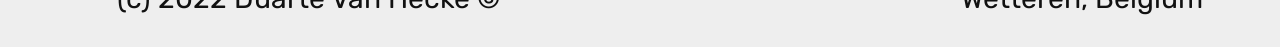
==== commit 0d0da905: "started styling about section" ====
--- a/index.html
+++ b/index.html
@@ -43,10 +43,10 @@
                         scuba diving. Both sports ask for precission and perseverance just like web development. So this
                         is what I stand for.</p>
                     <a href="./about" class="accent-button">Get to know me</a>
-                    <div class="lazy-loading" style="background: url('assets/img/picture-of-me-fencing_small.jpeg">
+                    <div class="lazy-loading" style="background-image: url('assets/img/picture-of-me-fencing_small.jpeg');">
                         <img src="./assets/img/picture-of-me-fencing.jpeg" alt="Duarte" loading="lazy">
                     </div>
-                    <div class="lazy-loading" style="background: url('assets/img/picture-of-me-scuba-diving_small.jpeg')">
+                    <div class="lazy-loading" style="background-image: url('assets/img/picture-of-me-scuba-diving_small.jpeg')">
                         <img src="./assets/img/picture-of-me-scuba-diving.jpeg" alt="Duarte" loading="lazy">
                     </div>
                 </section>
--- a/assets/css/common.css
+++ b/assets/css/common.css
@@ -16,6 +16,10 @@
 img {
     max-width: 100%;
     display: block;
+}
+
+img:not(#logo) {
+    -webkit-mask-image: linear-gradient(black, transparent);
 }
 
 .visually-hidden {
@@ -44,6 +48,18 @@
     margin-top: var(--flow-space, 1em);
 }
 
+.lazy-loading {
+    background-size: cover;
+    background-position: center;
+}
+
+.lazy-loading > img {
+    object-position: center;
+    object-fit: center;
+    width: 100%;
+    aspect-ratio: 1/1;
+}
+
 :root {
     --clr-accent: linear-gradient(-45deg, #38ADAE, #CD295A);
     --clr-primary: #213A48;
@@ -131,6 +147,7 @@
     position: fixed;
     top: 0;
     background-color: var(--clr-surface);
+    z-index: 1;
 }
 
 #menu {
--- a/assets/css/home.css
+++ b/assets/css/home.css
@@ -0,0 +1,23 @@
+.about {
+    background-color: var(--clr-text);
+    color: var(--clr-surface);
+    display: grid;
+    gap: .5rem;
+    padding: 1rem;
+}
+
+.about a {
+    width: max-content;
+    align-self: center;
+    justify-self: center;
+    padding: 2rem;
+    border-radius: 25px;
+    transition: transform .5s ease-in-out;
+}
+
+.about .accent-button:hover,
+.about .accent-button:focus {
+    transform: scale(1.2);
+    color: var(--clr-surface);
+}
+
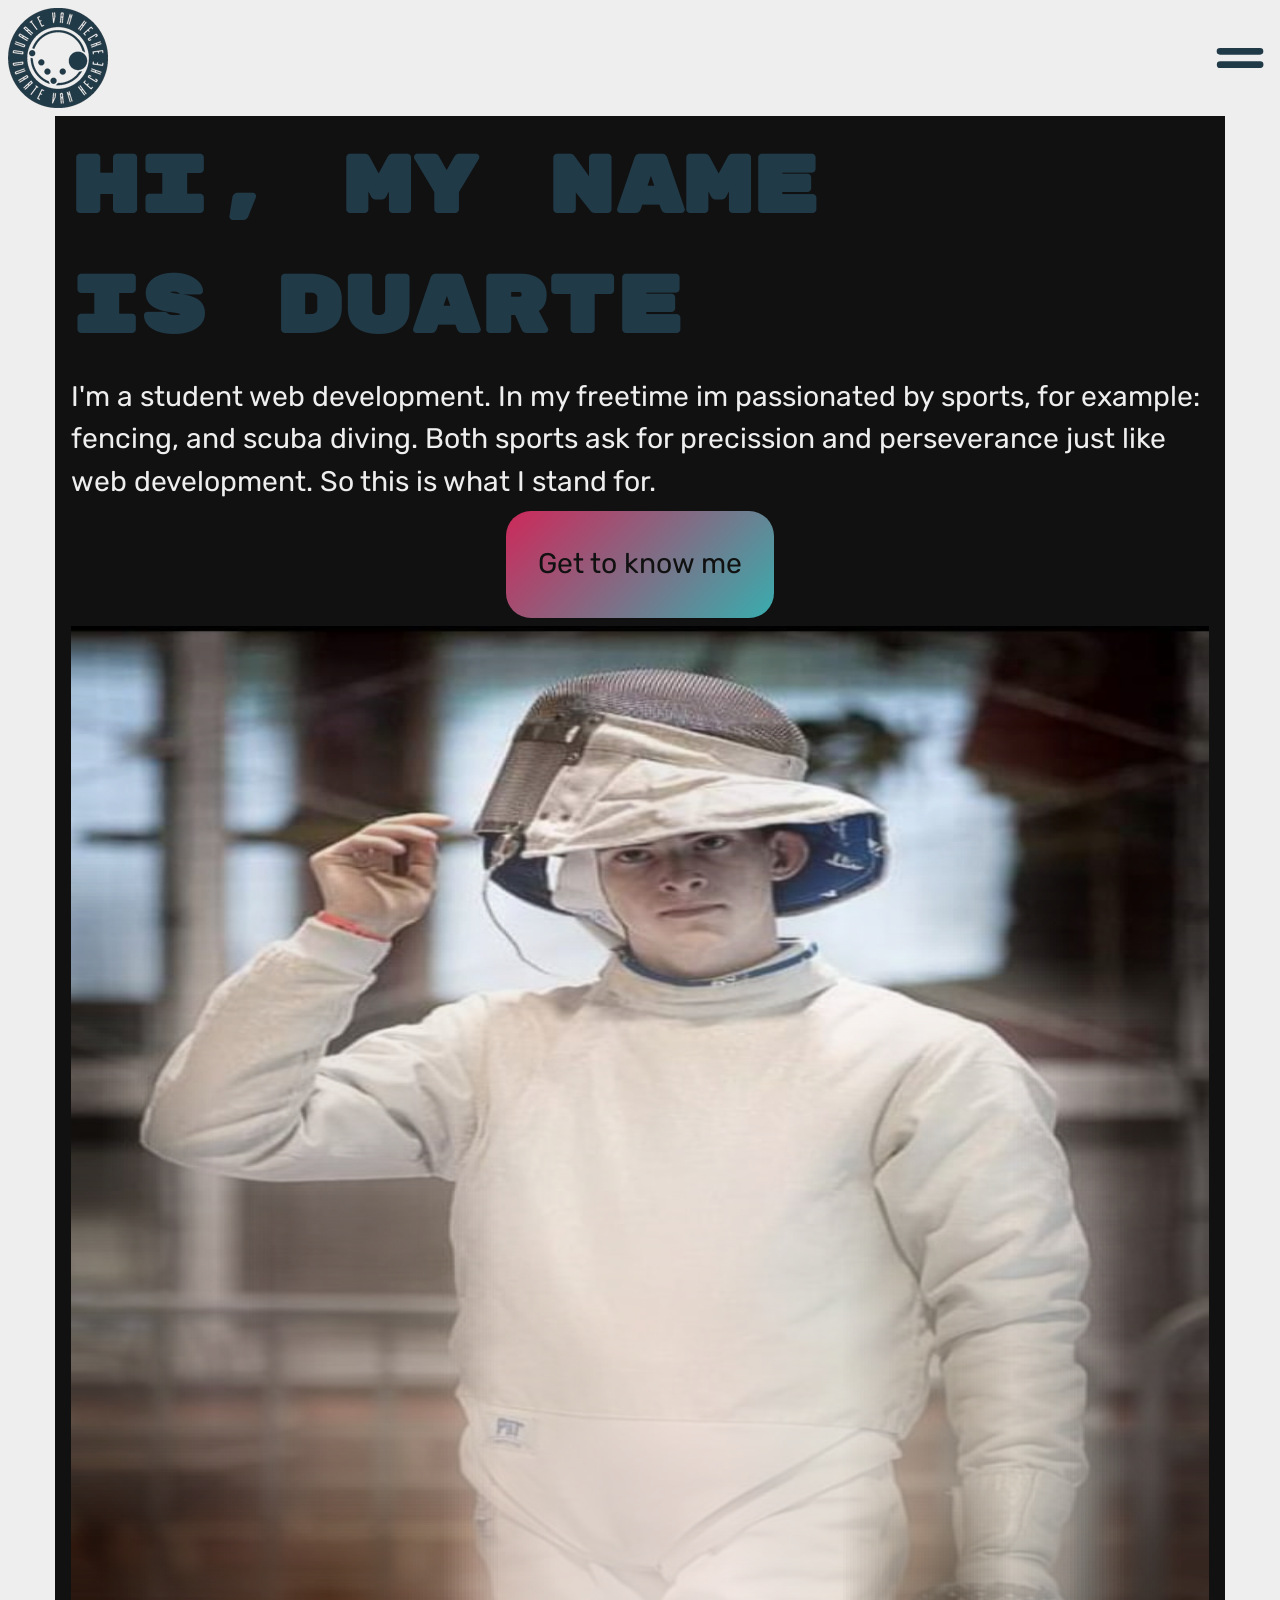
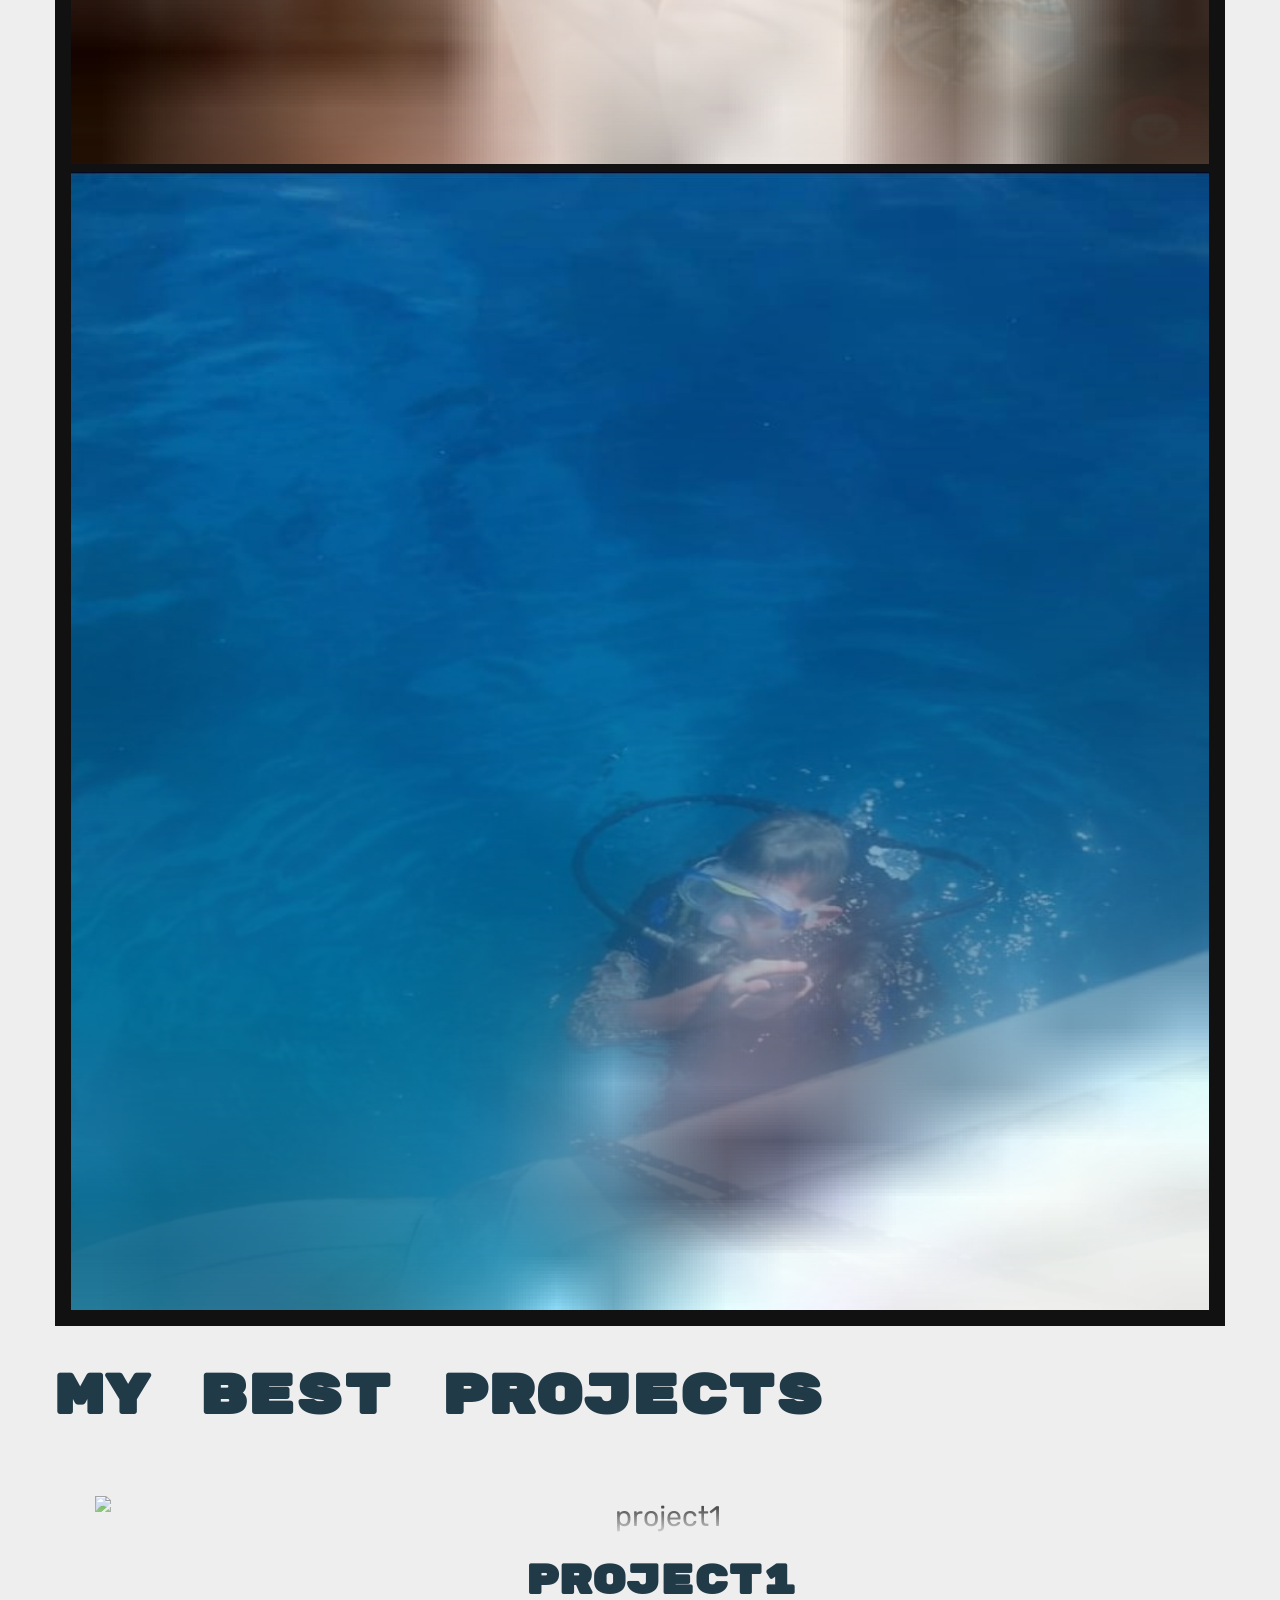
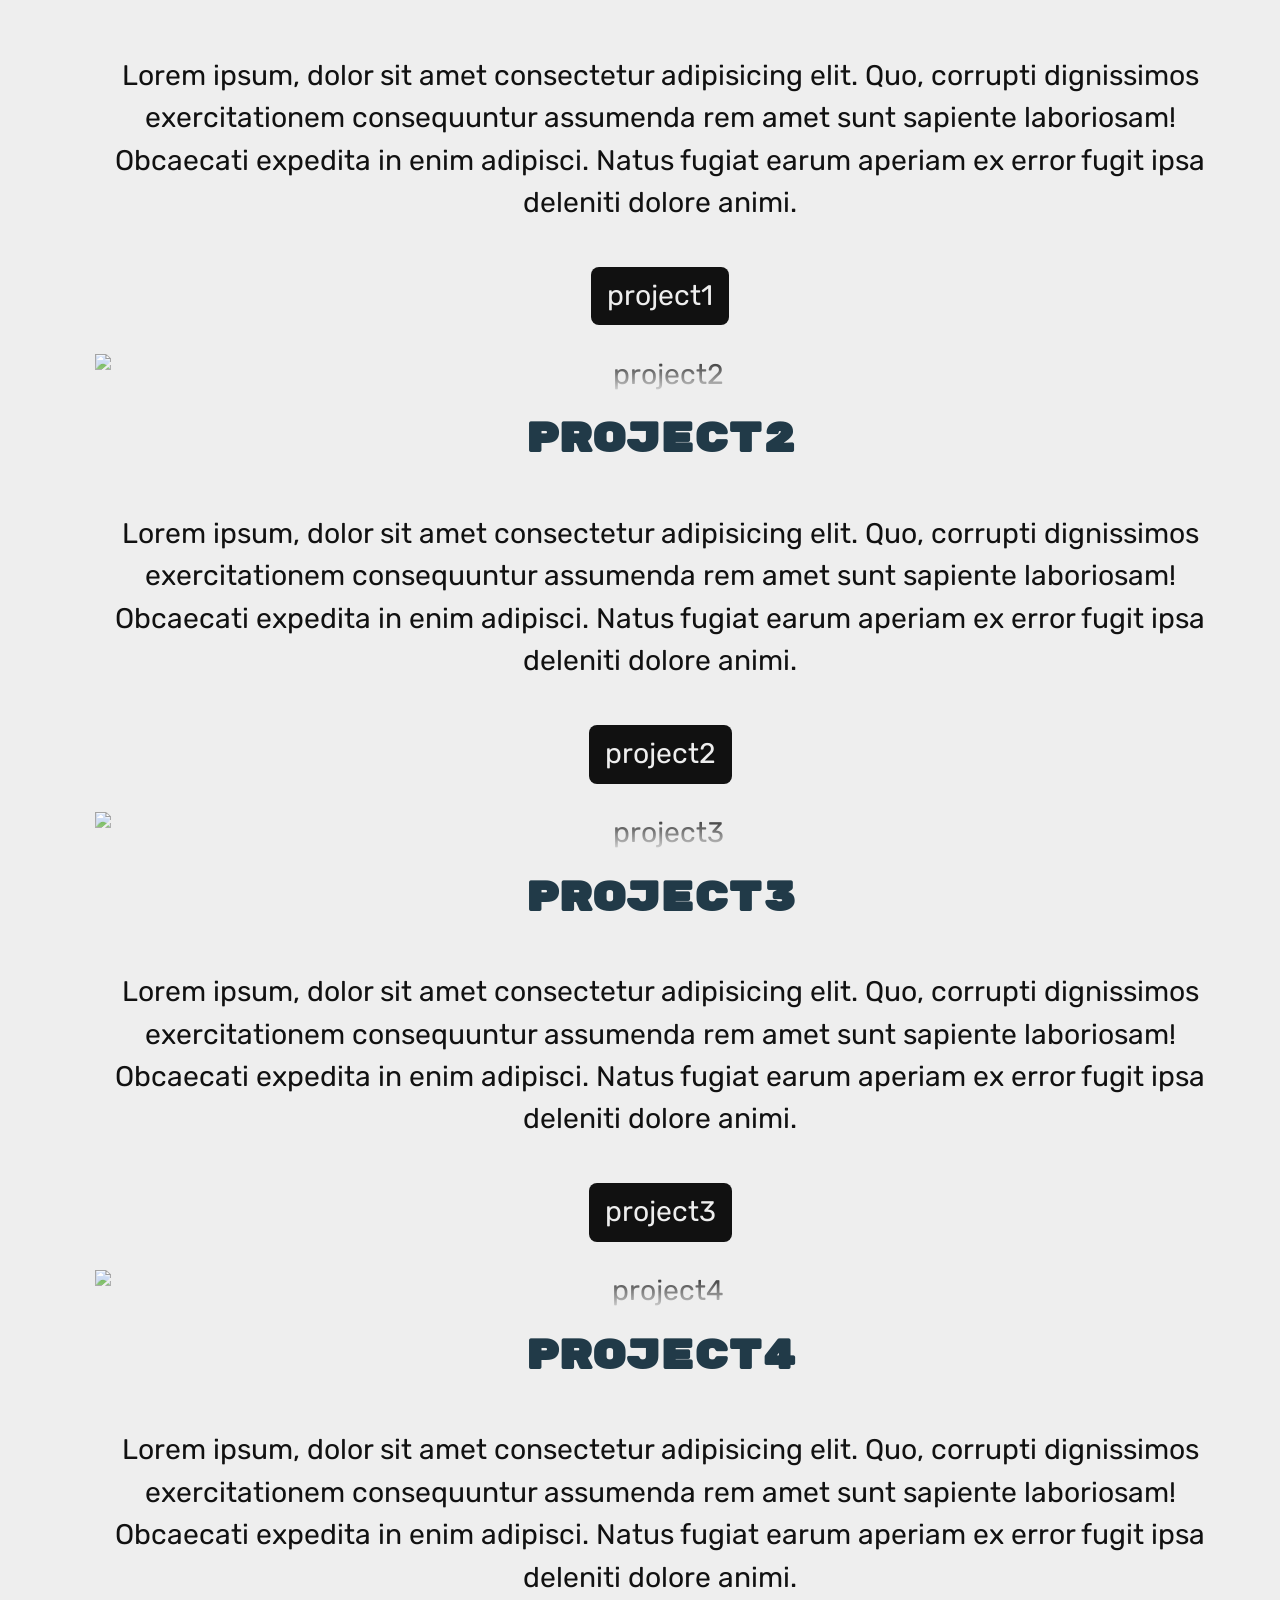
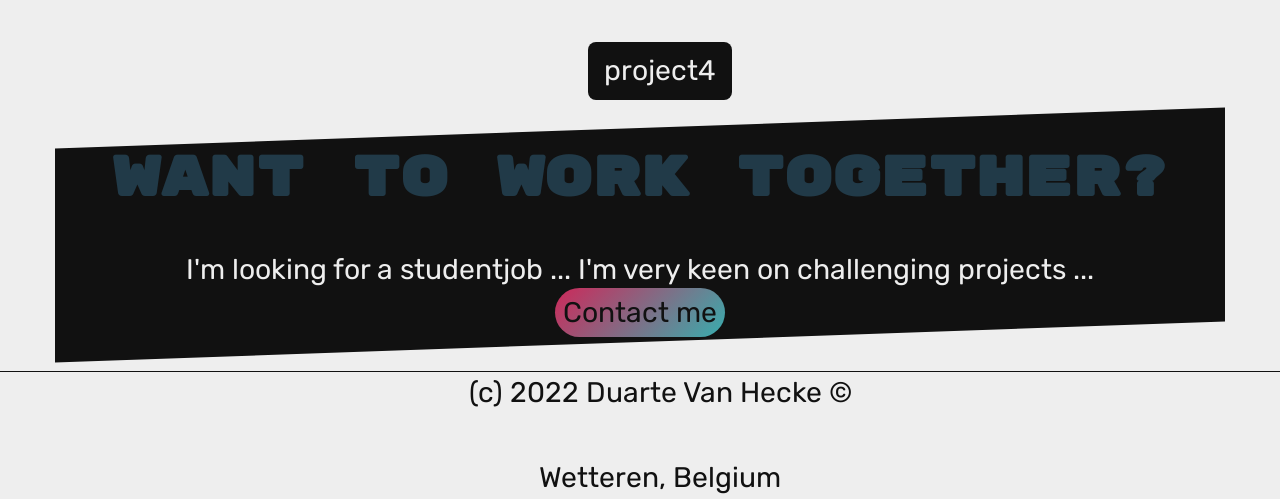
==== commit a4b211fa: "home page styling done for mobile" ====
--- a/index.html
+++ b/index.html
@@ -36,7 +36,7 @@
             </div>
         </header>
         <main>
-            <div class="main-container">
+            <div class="main-container flow">
                 <section class="about">
                     <h1>Hi, my name is Duarte</h1>
                     <p>I'm a student web development. In my freetime im passionated by sports, for example: fencing, and
--- a/assets/css/common.css
+++ b/assets/css/common.css
@@ -41,7 +41,13 @@
 
 .accent-button {
     background: var(--clr-accent);
-    color: var(--clr-surface);
+    color: var(--clr-text);
+    width: max-content;
+    align-self: center;
+    justify-self: center;
+    padding: .5rem;
+    border-radius: 25px;
+    transition: transform .5s ease-in-out;
 }
 
 .flow>*+* {
@@ -242,6 +248,23 @@
     margin-top: 7rem;
 }
 
+.contact {
+    position: relative;
+    color: var(--clr-surface);
+    text-align: center;
+    padding-block: .5rem;
+}
+
+.contact::after {
+    content: "";
+    background: var(--clr-text);
+    position: absolute;
+    inset: 0;
+    transform: skewY(-2deg);
+    z-index: -1;
+}
+
+
 /* FOOTER */
 footer {
     width: 100%;
@@ -251,10 +274,11 @@
 }
 
 footer ul {
-    height: 100%;
     display: flex;
+    flex-direction: column;
     align-items: center;
     justify-content: space-around;
+    gap: .5em;
     list-style: none;
     border-top: .1rem solid;
 }
--- a/assets/css/home.css
+++ b/assets/css/home.css
@@ -4,6 +4,7 @@
     display: grid;
     gap: .5rem;
     padding: 1rem;
+    position: relative;
 }
 
 .about a {
@@ -15,9 +16,40 @@
     transition: transform .5s ease-in-out;
 }
 
-.about .accent-button:hover,
-.about .accent-button:focus {
+.accent-button:hover,
+.accent-button:focus {
     transform: scale(1.2);
-    color: var(--clr-surface);
+    color: var(--clr-text);
 }
 
+.projects-list {
+    list-style: none;
+    text-align: center;
+}
+
+.project {
+    display: flex;
+    flex-direction: column;
+    gap: .5em;
+}
+
+.project img {
+    order: -1;
+}
+
+.project a {
+    align-self: center;
+    text-decoration: none;
+    padding: .5rem 1rem;
+    text-align: center;
+    background-color: var(--clr-text);
+    color: var(--clr-surface);
+    border-radius: .5rem;
+    transition: transform .3s ease-in-out;
+}
+
+.project a:hover,
+.project a:focus {
+    transform: scale(1.2);
+}
+
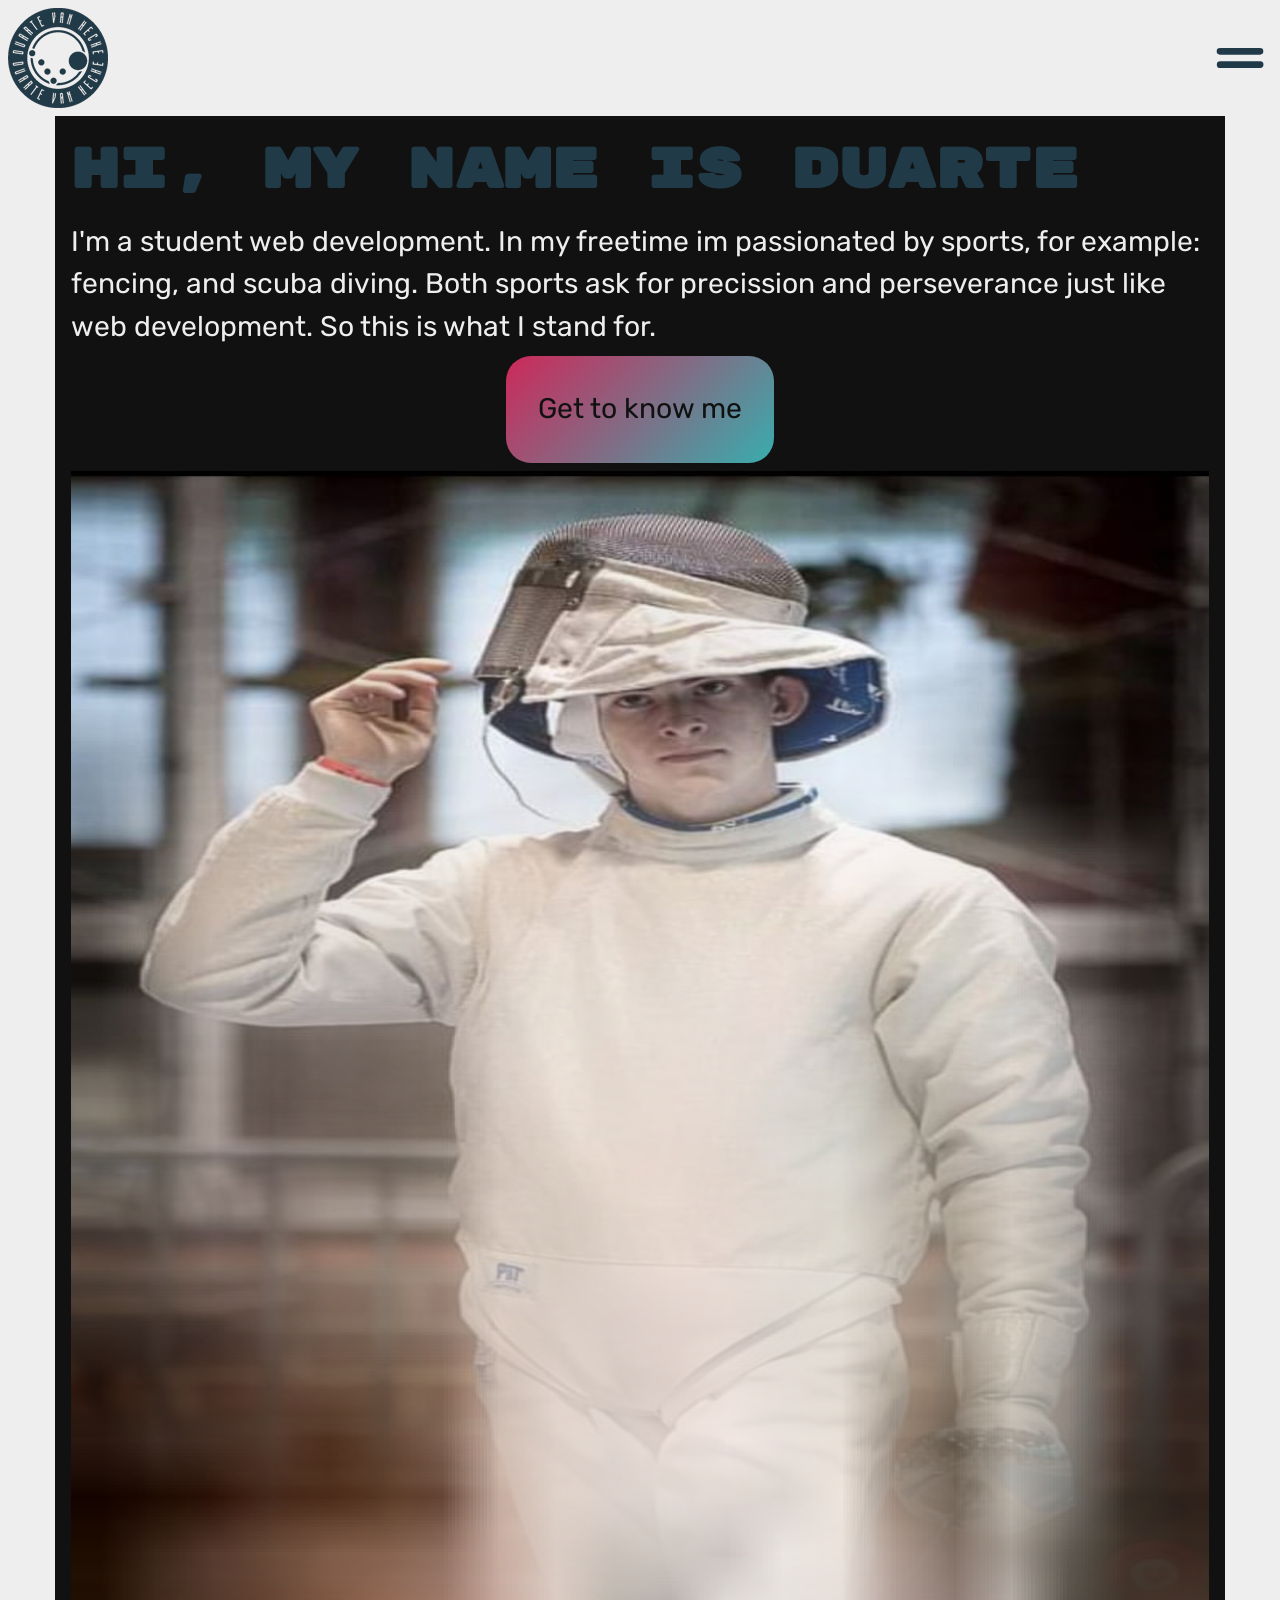
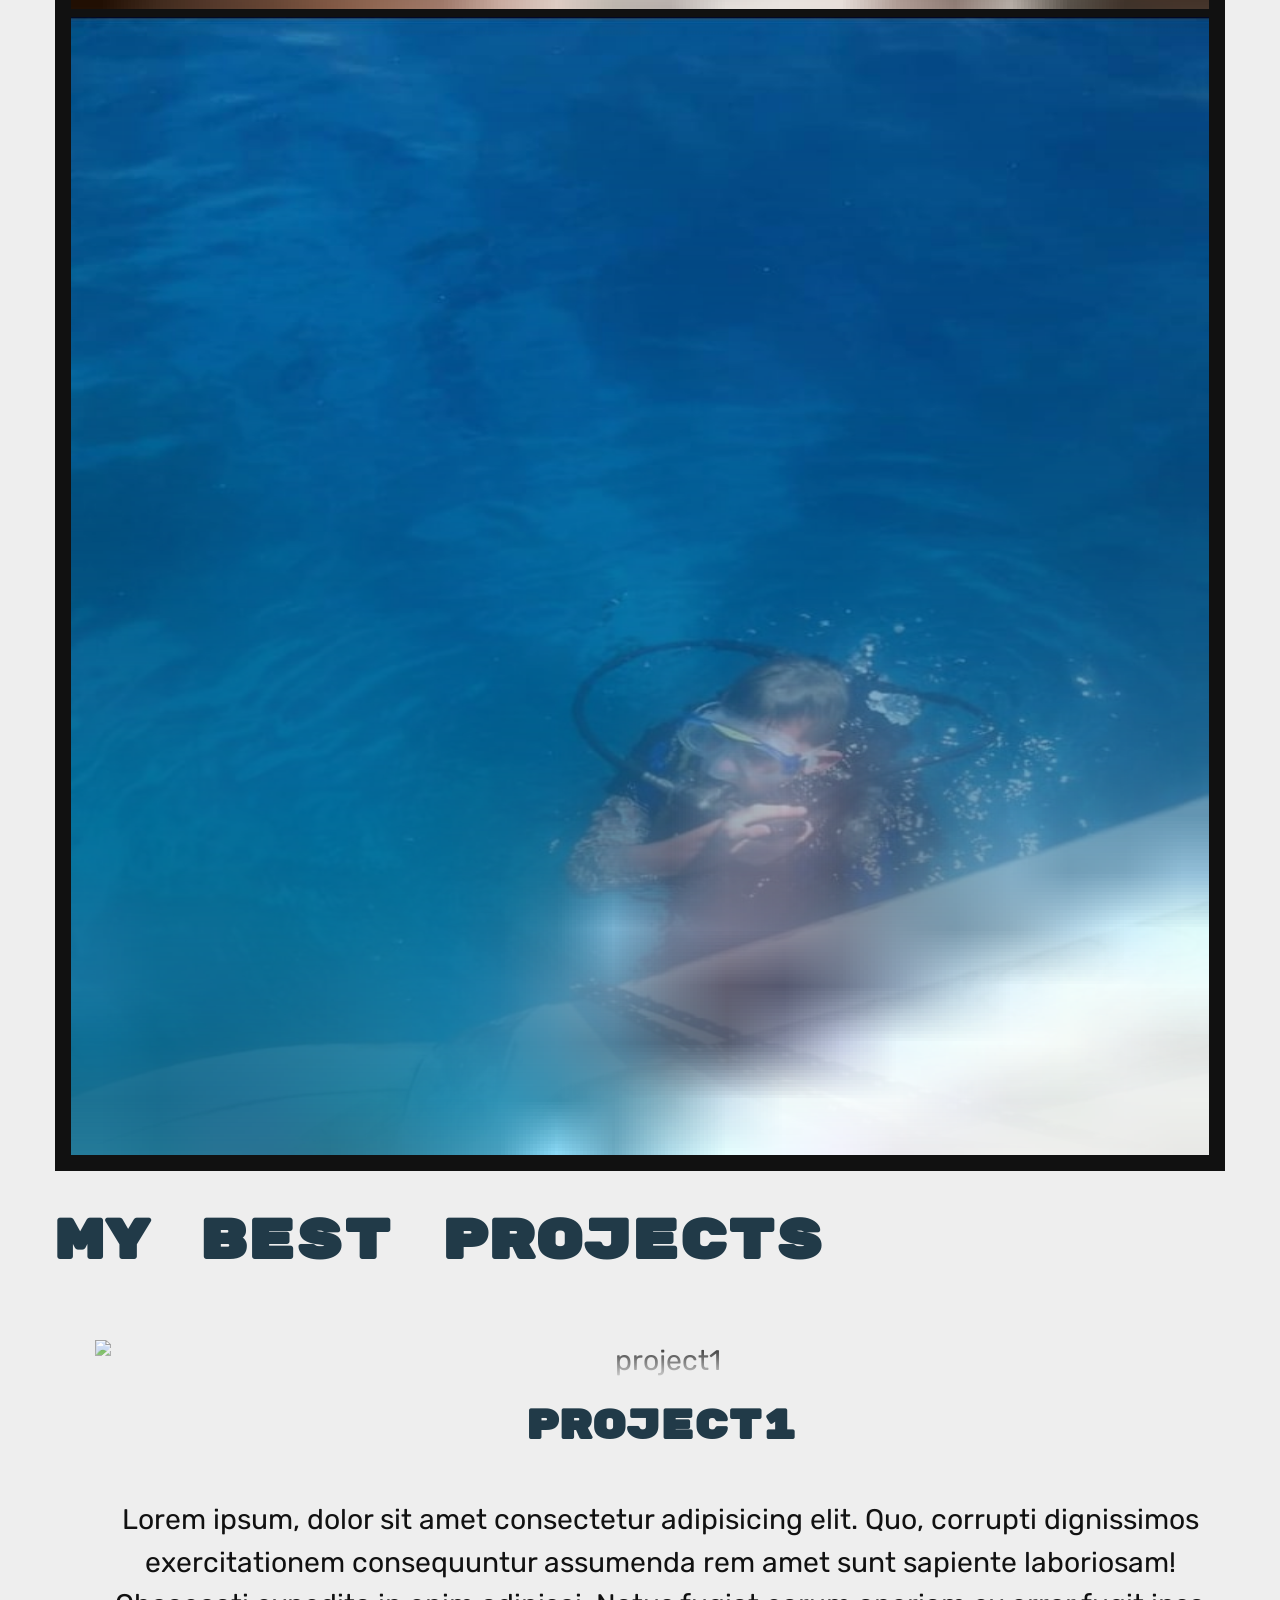
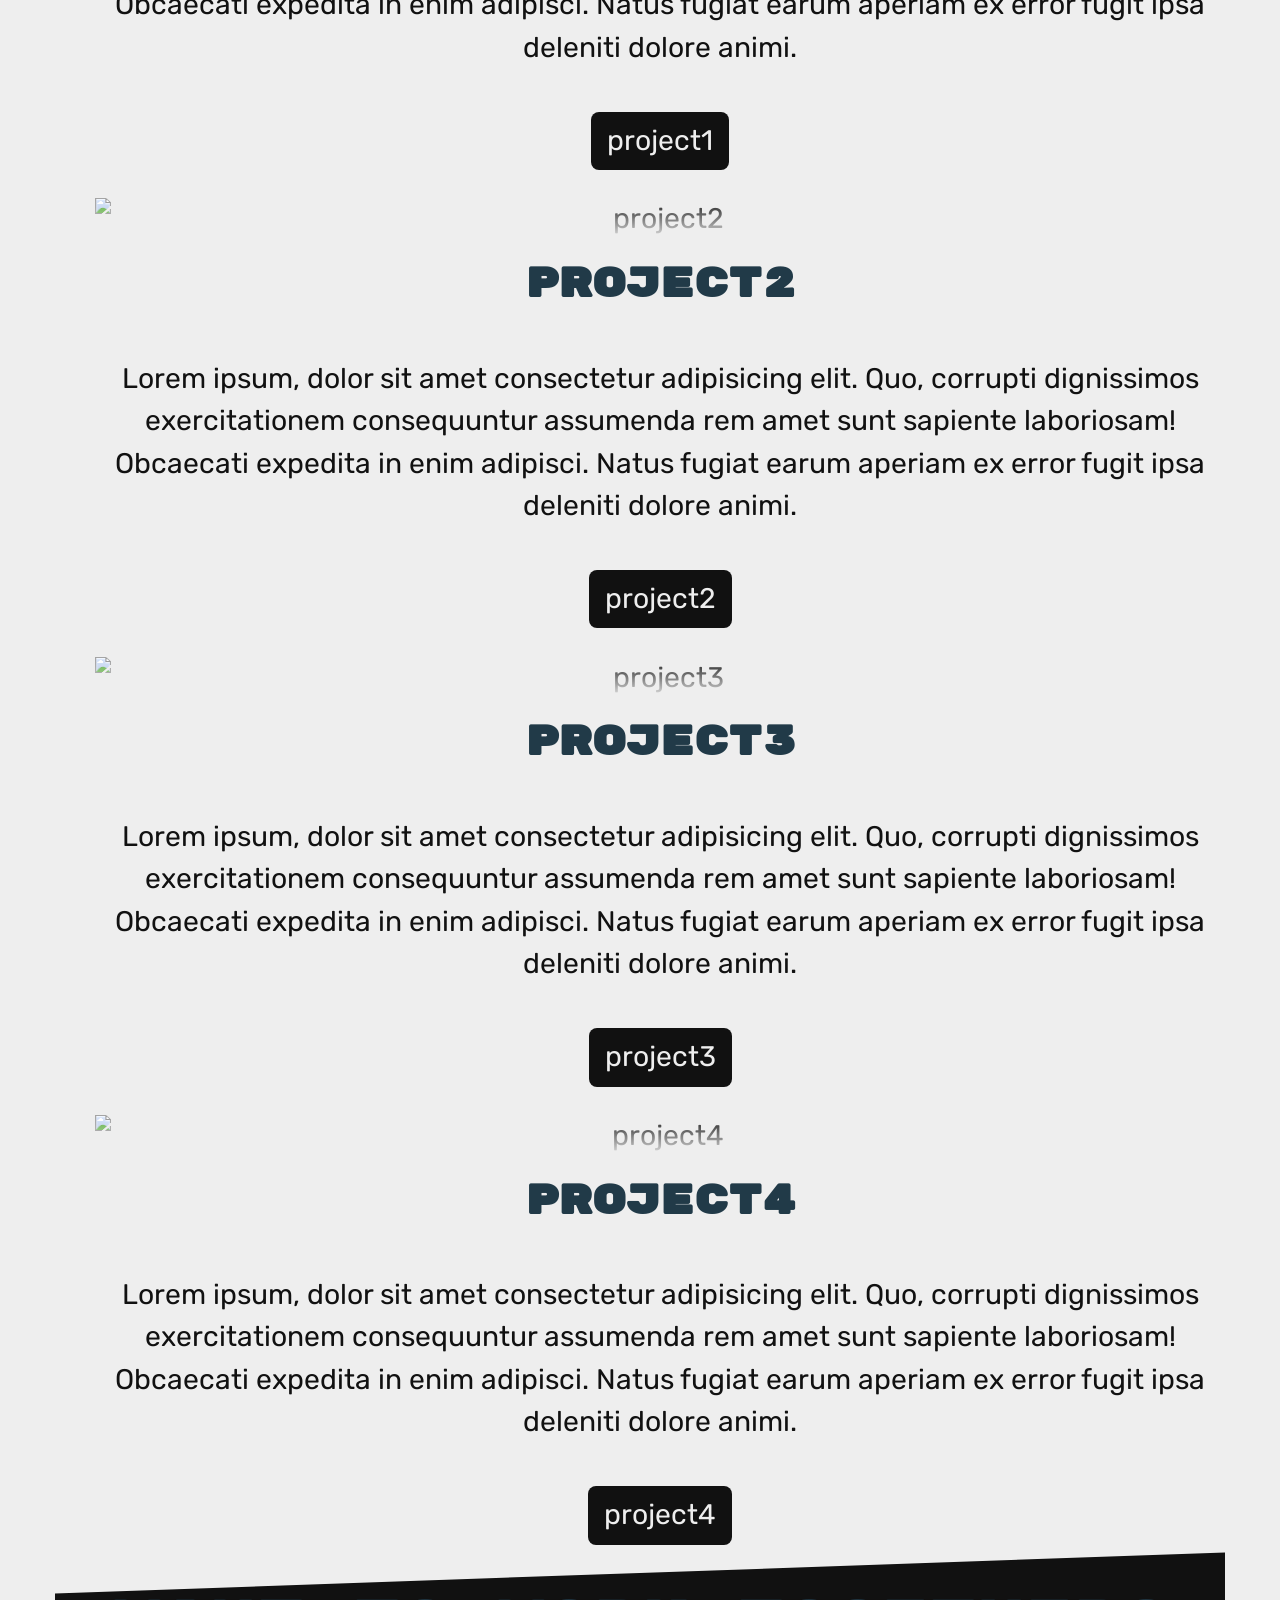
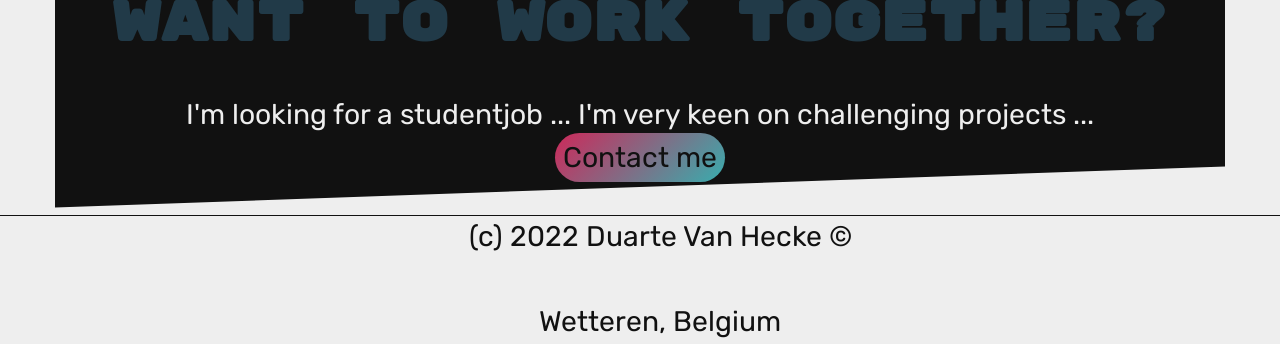
==== commit 4e29e4e1: "test clause" ====
--- a/index.html
+++ b/index.html
@@ -38,7 +38,7 @@
         <main>
             <div class="main-container flow">
                 <section class="about">
-                    <h1>Hi, my name is Duarte</h1>
+                    <h2>Hi, my name is Duarte</h2>
                     <p>I'm a student web development. In my freetime im passionated by sports, for example: fencing, and
                         scuba diving. Both sports ask for precission and perseverance just like web development. So this
                         is what I stand for.</p>
--- a/assets/css/common.css
+++ b/assets/css/common.css
@@ -23,19 +23,13 @@
 }
 
 .visually-hidden {
-    /* Contain text within 1px box */
     height: 1px;
     overflow: hidden;
     width: 1px;
-    /* Keep the layout */
     position: absolute;
-    /* Remove any visible trace (e.g. background color) */
     clip: rect(1px 1px 1px 1px);
-    /* IE6, IE7 */
     clip: rect(1px, 1px, 1px, 1px);
     clip-path: inset(50%);
-    /* browsers in the future */
-    /* Prevent the screen reader to skip spaces between words */
     white-space: nowrap;
 }
 
@@ -65,6 +59,38 @@
     width: 100%;
     aspect-ratio: 1/1;
 }
+
+.projects-list {
+    list-style: none;
+    text-align: center;
+}
+
+.project {
+    display: flex;
+    flex-direction: column;
+    gap: .5em;
+}
+
+.project img {
+    order: -1;
+}
+
+.project a {
+    align-self: center;
+    text-decoration: none;
+    padding: .5rem 1rem;
+    text-align: center;
+    background-color: var(--clr-text);
+    color: var(--clr-surface);
+    border-radius: .5rem;
+    transition: transform .3s ease-in-out;
+}
+
+.project a:hover,
+.project a:focus {
+    transform: scale(1.2);
+}
+
 
 :root {
     --clr-accent: linear-gradient(-45deg, #38ADAE, #CD295A);
--- a/assets/css/home.css
+++ b/assets/css/home.css
@@ -22,34 +22,3 @@
     color: var(--clr-text);
 }
 
-.projects-list {
-    list-style: none;
-    text-align: center;
-}
-
-.project {
-    display: flex;
-    flex-direction: column;
-    gap: .5em;
-}
-
-.project img {
-    order: -1;
-}
-
-.project a {
-    align-self: center;
-    text-decoration: none;
-    padding: .5rem 1rem;
-    text-align: center;
-    background-color: var(--clr-text);
-    color: var(--clr-surface);
-    border-radius: .5rem;
-    transition: transform .3s ease-in-out;
-}
-
-.project a:hover,
-.project a:focus {
-    transform: scale(1.2);
-}
-
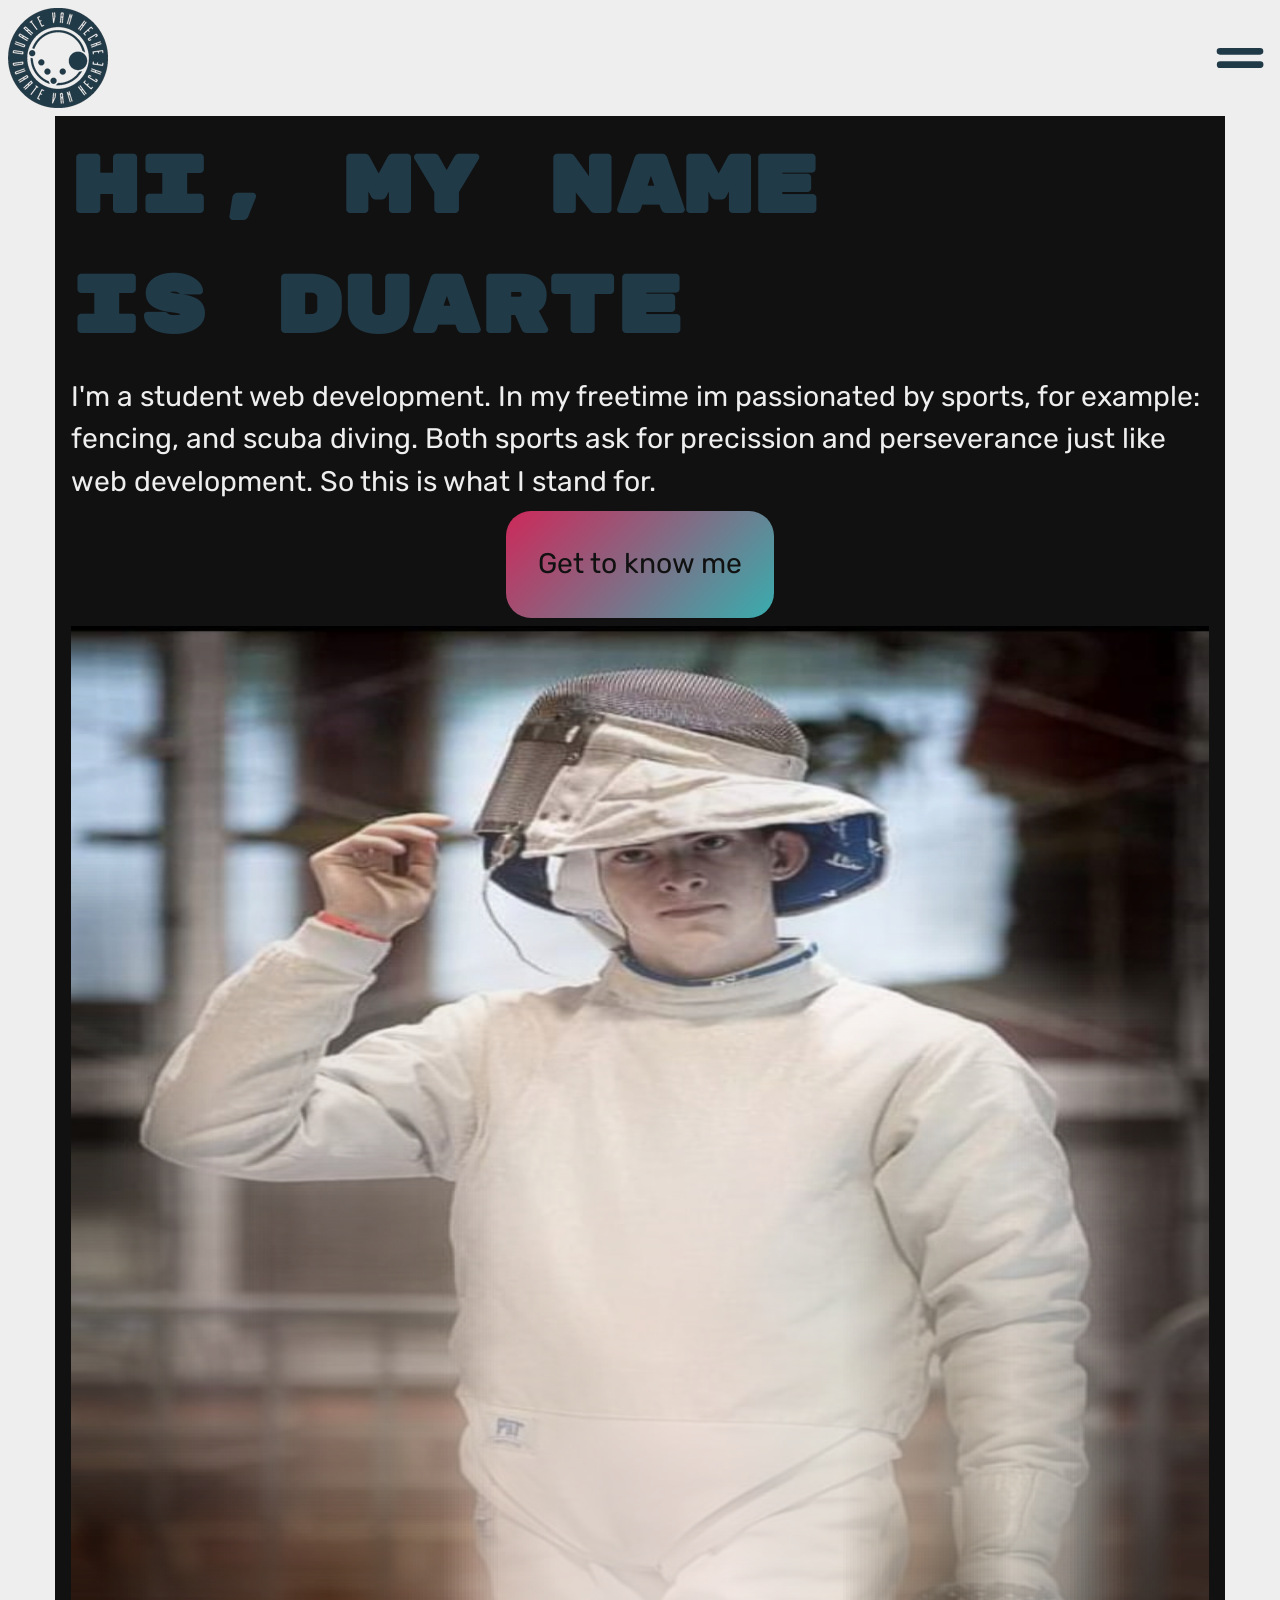
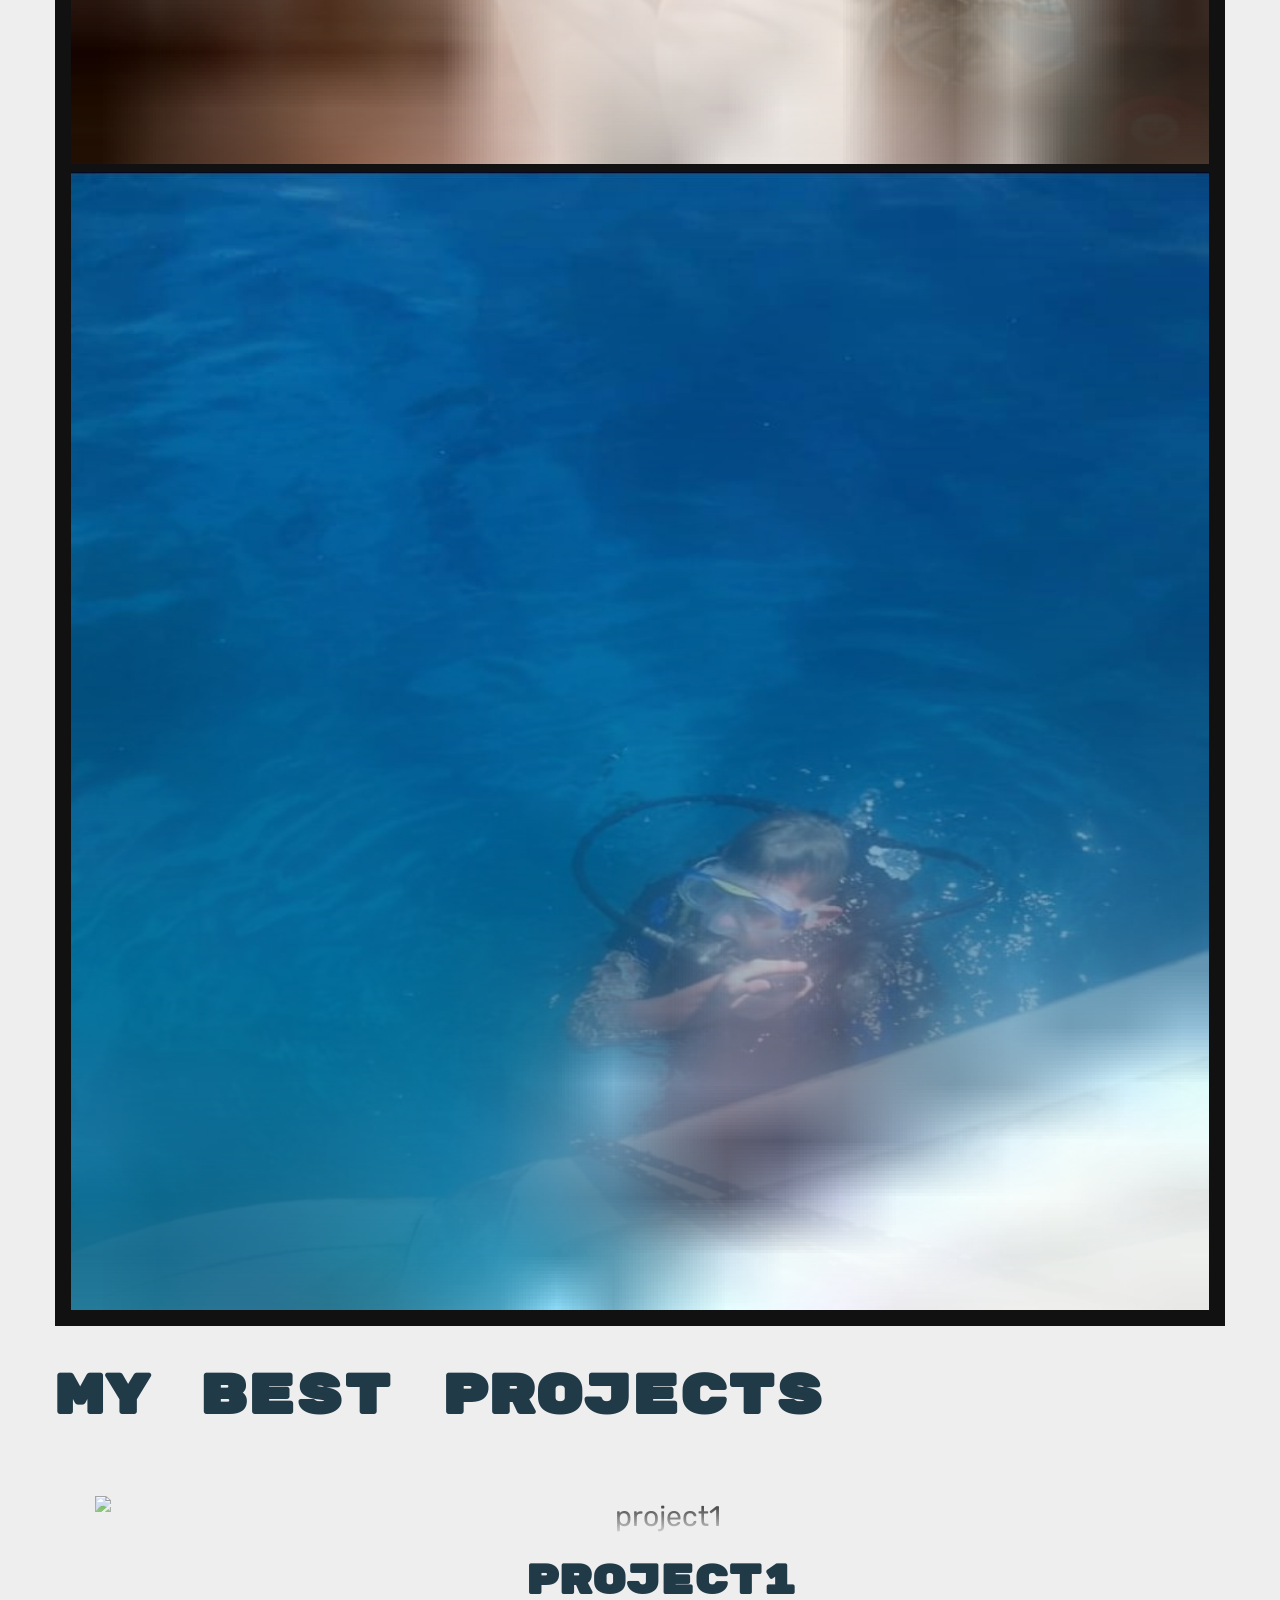
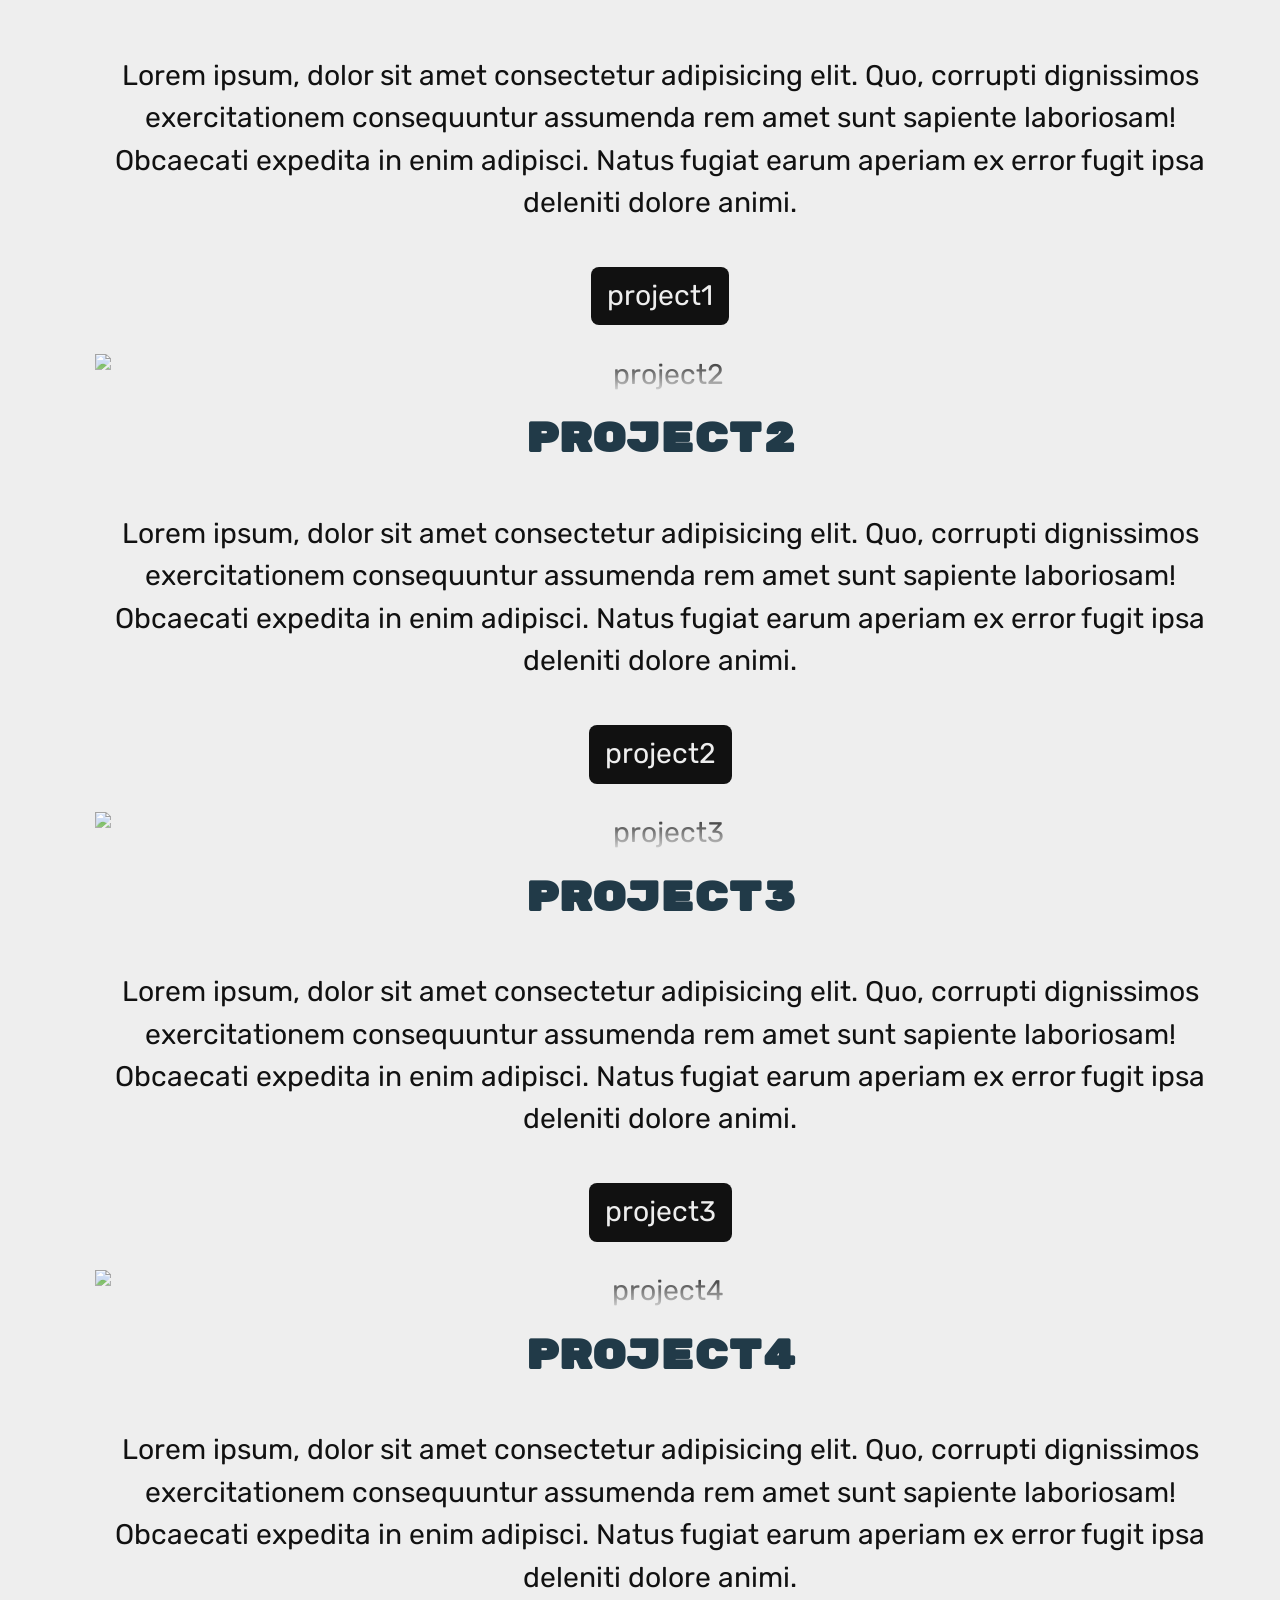
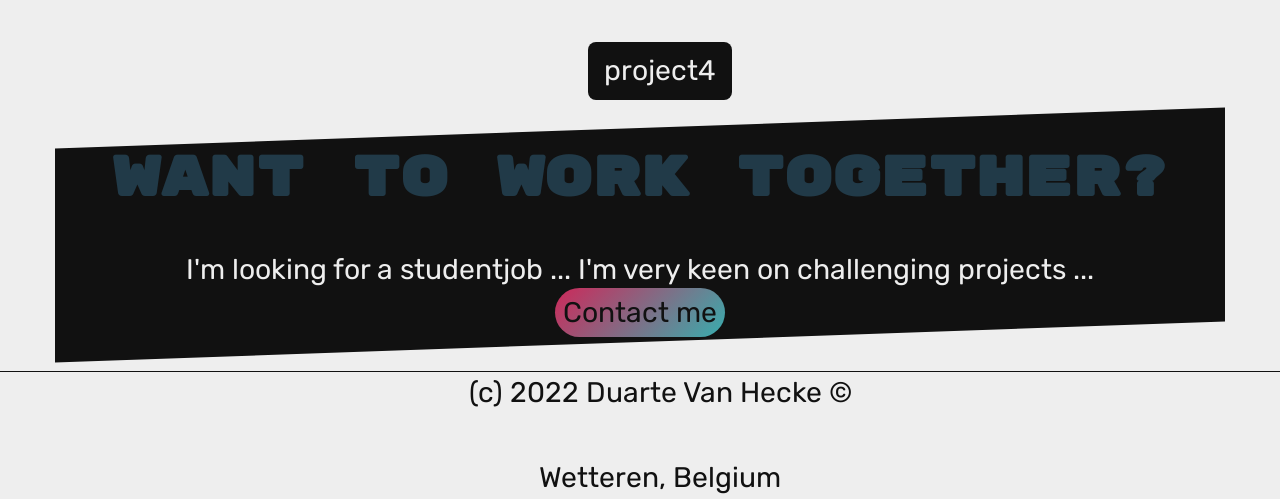
==== commit 316eceb8: "revert test" ====
--- a/index.html
+++ b/index.html
@@ -38,7 +38,7 @@
         <main>
             <div class="main-container flow">
                 <section class="about">
-                    <h2>Hi, my name is Duarte</h2>
+                    <h1>Hi, my name is Duarte</h1>
                     <p>I'm a student web development. In my freetime im passionated by sports, for example: fencing, and
                         scuba diving. Both sports ask for precission and perseverance just like web development. So this
                         is what I stand for.</p>
